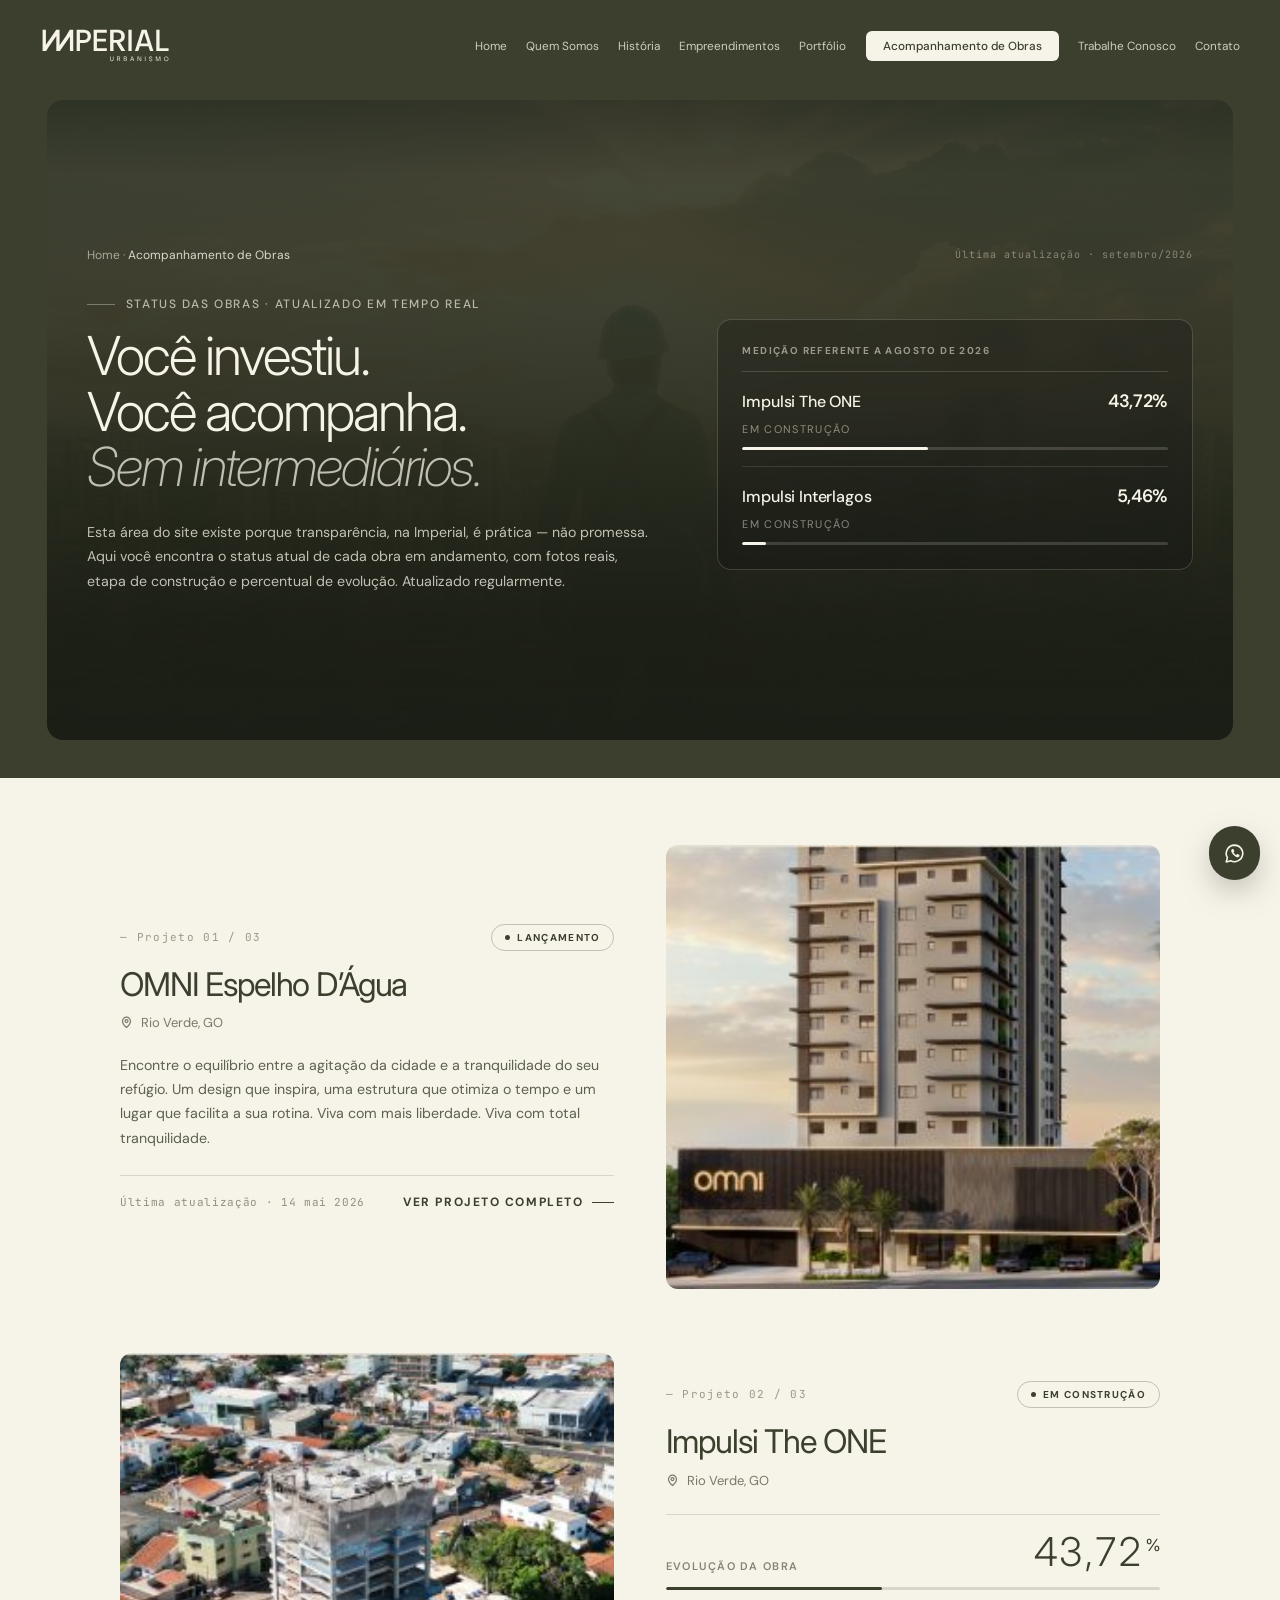
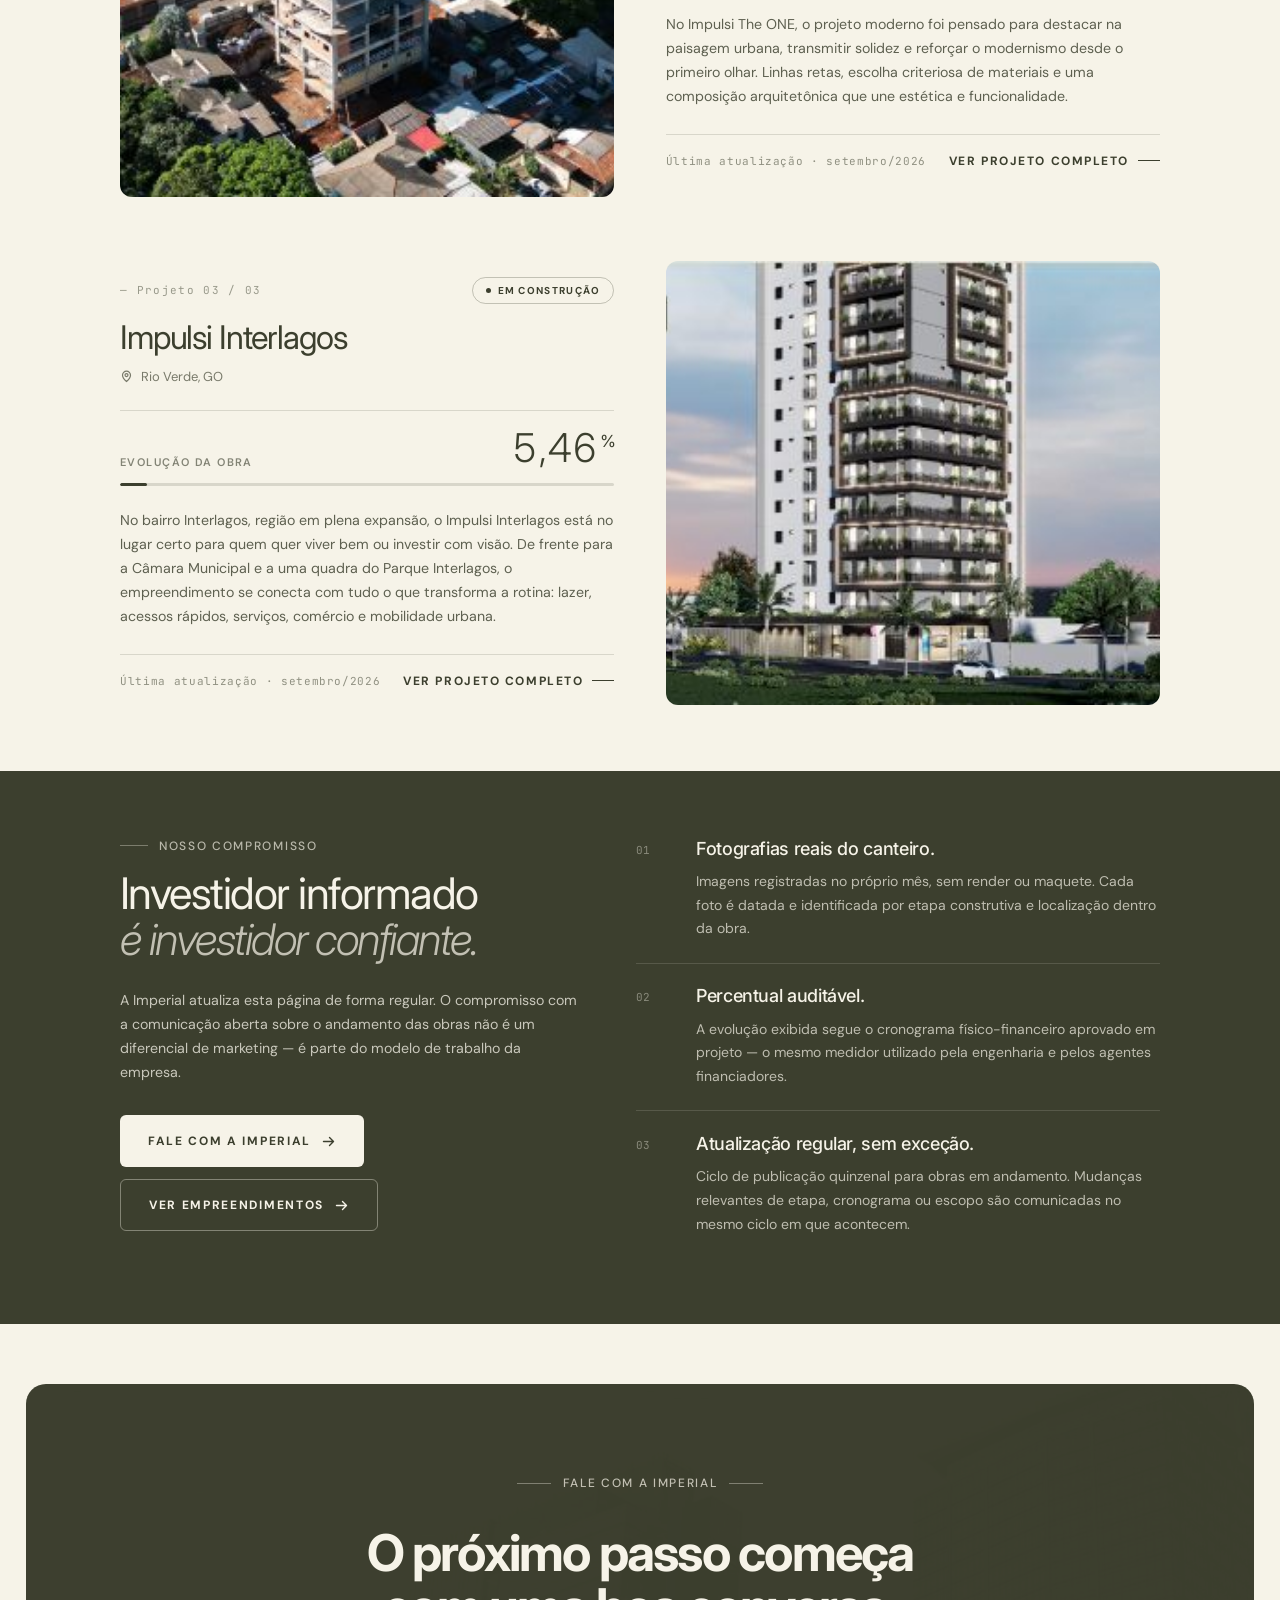
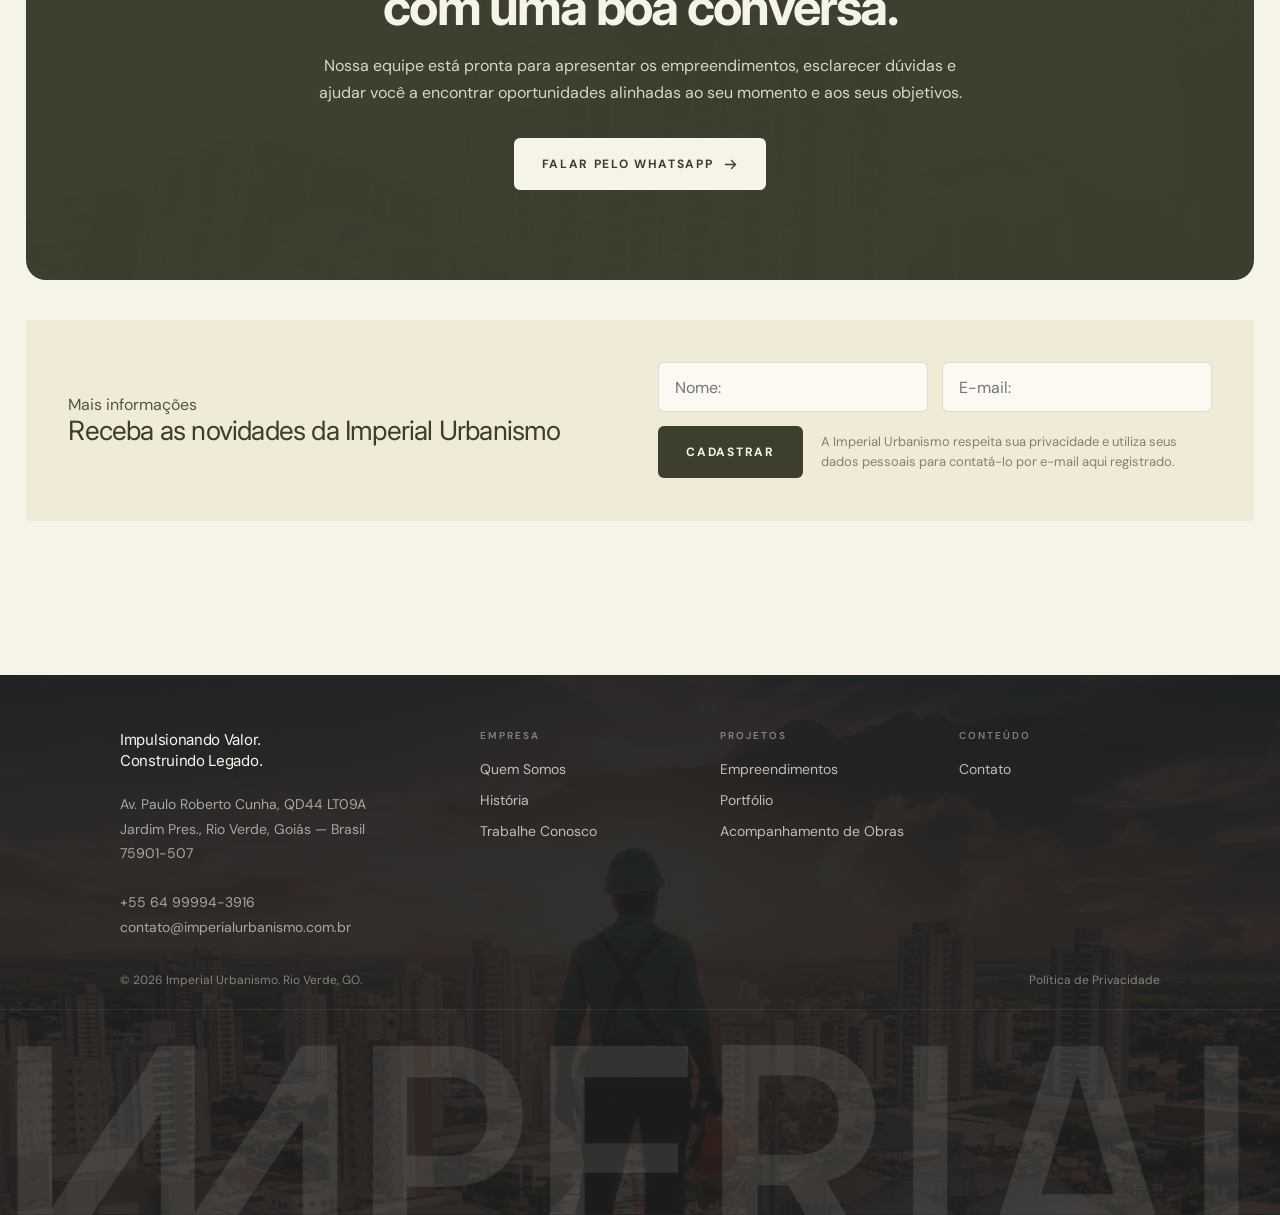
==== acompanhamento-de-obras.html @ 715b81b9 "Site Imperial Urbanismo — 11 páginas estáticas recriadas a partir do Figma Co-Authored-By: Claude Op" ====
<!DOCTYPE html>
<html lang="pt-BR">
<head>
<meta charset="utf-8">
<meta name="viewport" content="width=device-width, initial-scale=1, viewport-fit=cover">
<title>Acompanhamento de Obras — Imperial Urbanismo</title>
<meta name="description" content="Status atual de cada obra da Imperial Urbanismo em Rio Verde: fotos reais do canteiro, etapa de construção e percentual de evolução, atualizados regularmente.">
<meta name="theme-color" content="#3C3F2E">
<link rel="preconnect" href="https://fonts.googleapis.com">
<link rel="preconnect" href="https://fonts.gstatic.com" crossorigin>
<link href="https://fonts.googleapis.com/css2?family=Inter:ital,wght@0,200;0,300;0,400;0,500;0,600;0,700;1,200;1,300;1,400&family=DM+Sans:wght@300;400;500;600;700&family=JetBrains+Mono:wght@400;500&display=swap" rel="stylesheet">
<link rel="stylesheet" href="assets/css/site.css">
<link rel="stylesheet" href="assets/css/obras.css">
</head>
<body>

<!-- ===================== NAV ===================== -->
<header class="nav">
  <div class="wrap nav__in">
    <a class="nav__logo" href="home.html" aria-label="Imperial Urbanismo">
      <img src="assets/img/logo-imperial.svg" alt="Imperial Urbanismo">
    </a>
    <nav class="nav__links">
      <a href="home.html">Home</a>
      <a href="quem-somos.html">Quem Somos</a>
      <a href="historia.html">História</a>
      <a href="empreendimentos.html">Empreendimentos</a>
      <a href="portfolio.html">Portfólio</a>
      <a href="acompanhamento-de-obras.html" class="is-active">Acompanhamento de Obras</a>
      <a href="trabalhe-conosco.html">Trabalhe Conosco</a>
      <a href="contato.html">Contato</a>
    </nav>
    <button class="nav__burger" aria-label="Menu"><span></span></button>
  </div>
</header>

<!-- ===================== BLOCO 1 — HERO ===================== -->
<section class="hero ob-hero">
  <div class="hero__card">
    <div class="hero__bg"><img src="assets/img/home/footer-bg.jpg" alt="" aria-hidden="true"></div>
    <div class="hero__scrim"></div>

    <div class="wrap hero__in" data-stagger>
      <p class="crumb reveal">
        <span><a href="home.html">Home</a> · <b>Acompanhamento de Obras</b></span>
        <span class="crumb__meta">Última atualização · setembro/2026</span>
      </p>

      <div class="ob-hero__grid">
        <div>
          <p class="ob-hero__eyebrow reveal"><i></i><span>Status das Obras · Atualizado em tempo real</span></p>
          <h1 class="reveal">Você investiu.<br>Você acompanha.<br><em>Sem intermediários.</em></h1>
          <p class="ob-hero__lead reveal">Esta área do site existe porque transparência, na Imperial, é prática — não promessa. Aqui você encontra o status atual de cada obra em andamento, com fotos reais, etapa de construção e percentual de evolução. Atualizado regularmente.</p>
        </div>

        <div class="ob-panel reveal">
          <p class="ob-panel__head">Medição referente a agosto de 2026</p>
          <div class="ob-panel__row">
            <div class="ob-panel__top"><b>Impulsi The ONE</b><span>43,72%</span></div>
            <span class="ob-panel__st">Em construção</span>
            <span class="ob-panel__bar"><i data-fill="43.72"></i></span>
          </div>
          <div class="ob-panel__row">
            <div class="ob-panel__top"><b>Impulsi Interlagos</b><span>5,46%</span></div>
            <span class="ob-panel__st">Em construção</span>
            <span class="ob-panel__bar"><i data-fill="5.46"></i></span>
          </div>
        </div>
      </div>
    </div>
  </div>
</section>

<!-- ===================== BLOCO 2 — OBRAS ===================== -->
<section class="ob-lista" id="obras">
  <div class="wrap">

    <!-- 01 — OMNI -->
    <article class="ob-row ob-row--flip reveal">
      <div class="ob-row__media">
        <img src="assets/img/home/card-omni.jpg" alt="OMNI Espelho D'Água — Rio Verde, GO" loading="lazy">
      </div>
      <div>
        <div class="ob-row__tag">
          <span class="ob-row__n">— Projeto 01 / 03</span>
          <span class="ob-row__badge"><i></i>Lançamento</span>
        </div>
        <h2>OMNI Espelho D’Água</h2>
        <p class="ob-row__loc">
          <svg width="13" height="13" viewBox="0 0 13 13" fill="none" stroke="currentColor" stroke-width="1.2"><path d="M6.5 11.5S10.5 8 10.5 5.2a4 4 0 1 0-8 0C2.5 8 6.5 11.5 6.5 11.5Z"/><circle cx="6.5" cy="5.1" r="1.5"/></svg>
          Rio Verde, GO
        </p>
        <p class="ob-row__p">Encontre o equilíbrio entre a agitação da cidade e a tranquilidade do seu refúgio. Um design que inspira, uma estrutura que otimiza o tempo e um lugar que facilita a sua rotina. Viva com mais liberdade. Viva com total tranquilidade.</p>
        <div class="ob-row__foot">
          <span class="ob-row__upd">Última atualização · 14 mai 2026</span>
          <a class="ob-row__go" href="omni-espelho-dagua.html">Ver projeto completo <i></i></a>
        </div>
      </div>
    </article>

    <!-- 02 — The ONE -->
    <article class="ob-row reveal">
      <div class="ob-row__media">
        <img src="assets/img/home/card-the-one.jpg" alt="Impulsi The ONE — Rio Verde, GO" loading="lazy">
      </div>
      <div>
        <div class="ob-row__tag">
          <span class="ob-row__n">— Projeto 02 / 03</span>
          <span class="ob-row__badge"><i></i>Em construção</span>
        </div>
        <h2>Impulsi The ONE</h2>
        <p class="ob-row__loc">
          <svg width="13" height="13" viewBox="0 0 13 13" fill="none" stroke="currentColor" stroke-width="1.2"><path d="M6.5 11.5S10.5 8 10.5 5.2a4 4 0 1 0-8 0C2.5 8 6.5 11.5 6.5 11.5Z"/><circle cx="6.5" cy="5.1" r="1.5"/></svg>
          Rio Verde, GO
        </p>
        <div class="ob-evo">
          <div class="ob-evo__top">
            <span class="ob-evo__lab">Evolução da obra</span>
            <span class="ob-evo__n">43,72<sup>%</sup></span>
          </div>
          <span class="ob-evo__bar"><i data-fill="43.72"></i></span>
        </div>
        <p class="ob-row__p">No Impulsi The ONE, o projeto moderno foi pensado para destacar na paisagem urbana, transmitir solidez e reforçar o modernismo desde o primeiro olhar. Linhas retas, escolha criteriosa de materiais e uma composição arquitetônica que une estética e funcionalidade.</p>
        <div class="ob-row__foot">
          <span class="ob-row__upd">Última atualização · setembro/2026</span>
          <a class="ob-row__go" href="impulsi-the-one.html">Ver projeto completo <i></i></a>
        </div>
      </div>
    </article>

    <!-- 03 — Interlagos -->
    <article class="ob-row ob-row--flip reveal">
      <div class="ob-row__media">
        <img src="assets/img/home/card-interlagos.jpg" alt="Impulsi Interlagos — Rio Verde, GO" loading="lazy">
      </div>
      <div>
        <div class="ob-row__tag">
          <span class="ob-row__n">— Projeto 03 / 03</span>
          <span class="ob-row__badge"><i></i>Em construção</span>
        </div>
        <h2>Impulsi Interlagos</h2>
        <p class="ob-row__loc">
          <svg width="13" height="13" viewBox="0 0 13 13" fill="none" stroke="currentColor" stroke-width="1.2"><path d="M6.5 11.5S10.5 8 10.5 5.2a4 4 0 1 0-8 0C2.5 8 6.5 11.5 6.5 11.5Z"/><circle cx="6.5" cy="5.1" r="1.5"/></svg>
          Rio Verde, GO
        </p>
        <div class="ob-evo">
          <div class="ob-evo__top">
            <span class="ob-evo__lab">Evolução da obra</span>
            <span class="ob-evo__n">5,46<sup>%</sup></span>
          </div>
          <span class="ob-evo__bar"><i data-fill="5.46"></i></span>
        </div>
        <p class="ob-row__p">No bairro Interlagos, região em plena expansão, o Impulsi Interlagos está no lugar certo para quem quer viver bem ou investir com visão. De frente para a Câmara Municipal e a uma quadra do Parque Interlagos, o empreendimento se conecta com tudo o que transforma a rotina: lazer, acessos rápidos, serviços, comércio e mobilidade urbana.</p>
        <div class="ob-row__foot">
          <span class="ob-row__upd">Última atualização · setembro/2026</span>
          <a class="ob-row__go" href="impulsi-interlagos.html">Ver projeto completo <i></i></a>
        </div>
      </div>
    </article>

  </div>
</section>

<!-- ===================== BLOCO 3 — NOSSO COMPROMISSO ===================== -->
<section class="ob-comp">
  <div class="wrap">
    <div class="ob-comp__grid">

      <div class="reveal">
        <p class="ob-comp__eyebrow"><i></i><span>Nosso Compromisso</span></p>
        <h2>Investidor informado<br><em>é investidor confiante.</em></h2>
        <p class="ob-comp__p">A Imperial atualiza esta página de forma regular. O compromisso com a comunicação aberta sobre o andamento das obras não é um diferencial de marketing — é parte do modelo de trabalho da empresa.</p>
        <div class="ob-comp__btns">
          <a class="btn btn--cream" href="contato.html">Fale com a Imperial
            <svg width="15" height="15" viewBox="0 0 15 15" fill="none" stroke="currentColor" stroke-width="1.4" stroke-linecap="round" stroke-linejoin="round"><path d="M2.5 7.5h10M8.5 3.5l4 4-4 4"/></svg></a>
          <a class="btn btn--ghost-light" href="empreendimentos.html">Ver empreendimentos
            <svg width="15" height="15" viewBox="0 0 15 15" fill="none" stroke="currentColor" stroke-width="1.4" stroke-linecap="round" stroke-linejoin="round"><path d="M2.5 7.5h10M8.5 3.5l4 4-4 4"/></svg></a>
        </div>
      </div>

      <div data-stagger>
        <div class="ob-item reveal">
          <span class="ob-item__n">01</span>
          <div>
            <h3>Fotografias reais do canteiro.</h3>
            <p>Imagens registradas no próprio mês, sem render ou maquete. Cada foto é datada e identificada por etapa construtiva e localização dentro da obra.</p>
          </div>
        </div>
        <div class="ob-item reveal">
          <span class="ob-item__n">02</span>
          <div>
            <h3>Percentual auditável.</h3>
            <p>A evolução exibida segue o cronograma físico-financeiro aprovado em projeto — o mesmo medidor utilizado pela engenharia e pelos agentes financiadores.</p>
          </div>
        </div>
        <div class="ob-item reveal">
          <span class="ob-item__n">03</span>
          <div>
            <h3>Atualização regular, sem exceção.</h3>
            <p>Ciclo de publicação quinzenal para obras em andamento. Mudanças relevantes de etapa, cronograma ou escopo são comunicadas no mesmo ciclo em que acontecem.</p>
          </div>
        </div>
      </div>

    </div>
  </div>
</section>

<!-- ===================== CTA FINAL ===================== -->
<section class="hcta" id="contato">
  <div class="hcta__card">
    <div class="hcta__bg"><img src="assets/img/home/cta-bg.jpg" alt="" aria-hidden="true" loading="lazy"></div>
    <div class="hcta__in" data-stagger>
      <p class="hcta__eyebrow reveal"><i></i><span>Fale com a Imperial</span><i></i></p>
      <h2 class="reveal">O próximo passo começa com uma boa conversa.</h2>
      <p class="reveal">Nossa equipe está pronta para apresentar os empreendimentos, esclarecer dúvidas e ajudar você a encontrar oportunidades alinhadas ao seu momento e aos seus objetivos.</p>
      <div class="ctafinal__btns reveal">
        <a class="btn btn--cream" href="https://wa.me/5564999943916?text=Ol%C3%A1%21%20Vim%20pelo%20site%20da%20Imperial%20Urbanismo." target="_blank" rel="noopener">Falar pelo WhatsApp
          <svg width="15" height="15" viewBox="0 0 15 15" fill="none" stroke="currentColor" stroke-width="1.4" stroke-linecap="round" stroke-linejoin="round"><path d="M2.5 7.5h10M8.5 3.5l4 4-4 4"/></svg></a>
      </div>
    </div>
  </div>
</section>

<!-- ===================== NEWSLETTER ===================== -->
<section class="hnews" id="newsletter">
  <div class="hnews__card reveal">
    <div>
      <p class="shead__eyebrow" style="color:var(--olive)"><i></i><span>Mais informações</span></p>
      <h2>Receba as novidades da Imperial Urbanismo</h2>
    </div>
    <form class="hnews__form" novalidate>
      <div class="hnews__row">
        <input type="text" placeholder="Nome:" aria-label="Nome" required>
        <input type="email" placeholder="E-mail:" aria-label="E-mail" required>
      </div>
      <div class="hnews__bottom">
        <button class="btn btn--dark" type="submit">Cadastrar</button>
        <p>A Imperial Urbanismo respeita sua privacidade e utiliza seus dados pessoais para contatá-lo por e-mail aqui registrado.</p>
      </div>
    </form>
    <p class="hnews__ok">Cadastro recebido. Em breve você recebe as novidades da Imperial.</p>
  </div>
</section>

<!-- ===================== FOOTER ===================== -->
<footer class="hfoot">
  <div class="hfoot__photo"><img src="assets/img/home/footer-bg.jpg" alt="" aria-hidden="true" loading="lazy"></div>
  <div class="hfoot__word"><img src="assets/img/home/wordmark.png" alt="" aria-hidden="true" loading="lazy"></div>
  <div class="wrap hfoot__in">
    <div class="hfoot__grid">
      <div>
        <p class="hfoot__tag">Impulsionando Valor.<br>Construindo Legado.</p>
        <p class="hfoot__addr">
          Av. Paulo Roberto Cunha, QD44 LT09A<br>
          Jardim Pres., Rio Verde, Goiás — Brasil<br>
          75901-507<br><br>
          <a href="tel:+5564999943916">+55 64 99994-3916</a><br>
          <a href="mailto:contato@imperialurbanismo.com.br">contato@imperialurbanismo.com.br</a>
        </p>
      </div>
      <div>
        <h4>Empresa</h4>
        <ul><li><a href="quem-somos.html">Quem Somos</a></li><li><a href="historia.html">História</a></li><li><a href="trabalhe-conosco.html">Trabalhe Conosco</a></li></ul>
      </div>
      <div>
        <h4>Projetos</h4>
        <ul><li><a href="empreendimentos.html">Empreendimentos</a></li><li><a href="portfolio.html">Portfólio</a></li><li><a href="acompanhamento-de-obras.html">Acompanhamento de Obras</a></li></ul>
      </div>
      <div>
        <h4>Conteúdo</h4>
        <ul><li><a href="contato.html">Contato</a></li></ul>
      </div>
    </div>
    <div class="hfoot__bar">
      <span>© 2026 Imperial Urbanismo. Rio Verde, GO.</span>
      <a href="#">Política de Privacidade</a>
    </div>
  </div>
  <div class="hfoot__rule"></div>
  <div class="hfoot__space"></div>
</footer>

<a class="wa" href="https://wa.me/5564999943916?text=Ol%C3%A1%21%20Vim%20pelo%20site%20da%20Imperial%20Urbanismo." target="_blank" rel="noopener" aria-label="Falar pelo WhatsApp">
  <svg width="21" height="21" viewBox="0 0 16 16" fill="none"><path d="M8 1.6a6.3 6.3 0 0 0-5.4 9.5L1.7 14.4l3.4-.9A6.3 6.3 0 1 0 8 1.6Z" stroke="currentColor" stroke-width="1.2" stroke-linejoin="round"/><path d="M5.9 5c.2-.4.4-.4.6-.4h.4c.1 0 .3 0 .4.3l.5 1.2c.1.2 0 .4-.1.5l-.3.3c-.1.1-.2.2-.1.4.2.4.6.9 1 1.2.4.3.7.4.9.5.2 0 .3 0 .4-.1l.4-.4c.1-.2.3-.1.4-.1l1.1.6c.2.1.3.2.3.3 0 .2 0 .6-.2.9-.2.3-.8.6-1.1.6-.6 0-1.4-.2-2.6-1.1a7 7 0 0 1-2-2.5c-.3-.6-.4-1.1-.4-1.5 0-.4.2-.6.3-.7Z" fill="currentColor"/></svg>
  <span>Falar pelo WhatsApp</span>
</a>

<script src="assets/js/site.js" defer></script>
</body>
</html>
---- assets/css/site.css ----
/* =========================================================
   IMPERIAL URBANISMO — Páginas de Empreendimento
   Design System: Manual da Marca
   Regra do cliente: NUNCA usar branco puro em background
   ========================================================= */

:root{
  /* paleta oficial */
  --black:   #0F0F10;
  --dark:    #3C3F2E;
  --olive:   #525642;
  --cream:   #F6F3E8;

  /* tons derivados — nenhum é branco puro */
  --cream-2: #EFEAD9;   /* creme mais fundo, para alternar seções */
  --paper:   #FBF9F2;   /* off-white quente para cards */
  --dark-2:  #2A2D20;
  --cream-deep:#F0EBD6;  /* cards de projeto e newsletter */
  --line:    rgba(82,86,66,.18);
  --line-d:  rgba(246,243,232,.16);

  --font-head: 'Inter', system-ui, sans-serif;
  --font-body: 'DM Sans', system-ui, sans-serif;
  --font-mono: 'JetBrains Mono', ui-monospace, monospace;

  --max: 1120px;
  --pad: clamp(20px, 5vw, 40px);
  --nav-h: 92px;
  /* recuo para alinhar um elemento full-bleed à coluna central.
     Soma o padding do .wrap: sem isso o alinhamento cai na borda da
     caixa e não na do conteúdo, errando por --pad. */
  --bleed-pad: max(var(--pad), calc(50vw - var(--max) / 2 + var(--pad)));

  /* corpo de texto padrão: 18px a partir de 1440px de largura.
     Antes cada bloco tinha seu próprio clamp e o texto saía pequeno. */
  --fs-body:    clamp(15px, 1.25vw, 18px);
  --fs-body-sm: clamp(14.5px, 1.18vw, 17px);  /* apoio: legendas de card */
  --fs-body-xs: clamp(14px, 1.11vw, 16px);    /* listas densas */

  --ease: cubic-bezier(.16,1,.3,1);
  --dur: .5s;
}

*,*::before,*::after{ box-sizing:border-box; margin:0; padding:0; }
html{ scroll-behavior:smooth; -webkit-text-size-adjust:100%; }
body{
  font-family:var(--font-body);
  background:var(--cream);
  color:var(--black);
  -webkit-font-smoothing:antialiased;
  overflow-x:hidden;
}
img{ display:block; max-width:100%; }
a{ color:inherit; text-decoration:none; }
ul{ list-style:none; }
button,input,select,textarea{ font:inherit; color:inherit; }
button{ background:none; border:0; cursor:pointer; }
:focus-visible{ outline:2px solid var(--olive); outline-offset:3px; border-radius:4px; }

.wrap{ width:100%; max-width:var(--max); margin-inline:auto; padding-inline:var(--pad); }

/* ---------- tipografia ---------- */
.eyebrow{
  font-family:var(--font-mono); font-size:11px; letter-spacing:.04em;
  color:var(--olive); text-transform:none;
}
.eyebrow--light{ color:rgba(246,243,232,.62); }
.label{
  font-family:var(--font-body); font-weight:600; font-size:11px;
  letter-spacing:.18em; text-transform:uppercase; color:var(--olive);
}
.label--light{ color:rgba(246,243,232,.6); }
h1,h2,h3{ font-family:var(--font-head); font-weight:300; letter-spacing:-.03em; line-height:1.08; }
.h2{ font-size:clamp(30px,4.4vw,44px); font-weight:400; color:var(--dark); }
.h2--light{ color:var(--cream); }
.lead{ font-size:var(--fs-body); line-height:1.72; color:rgba(60,63,46,.86); }
.lead--light{ color:rgba(246,243,232,.82); }

/* ---------- botões ---------- */
.btn{
  display:inline-flex; align-items:center; justify-content:center; gap:10px;
  height:52px; padding-inline:28px; border-radius:6px;
  font-weight:700; font-size:12px; letter-spacing:.14em; text-transform:uppercase;
  transition:transform var(--dur) var(--ease), background .3s, color .3s, border-color .3s;
  white-space:nowrap;
}
.btn:hover{ transform:translateY(-2px); }
.btn--dark{ background:var(--dark); color:var(--cream); }
.btn--dark:hover{ background:var(--black); }
.btn--cream{ background:var(--cream); color:var(--dark); }
.btn--cream:hover{ background:var(--paper); }
.btn--ghost{ border:1px solid var(--line); color:var(--dark); }
.btn--ghost:hover{ border-color:var(--olive); background:rgba(82,86,66,.06); }
.btn--ghost-light{ border:1px solid rgba(246,243,232,.38); color:var(--cream); }
.btn--ghost-light:hover{ background:rgba(246,243,232,.1); }
.btn--wide{ width:100%; }
.btn svg{ transition:transform var(--dur) var(--ease); }
.btn:hover svg{ transform:translateX(4px); }

/* ---------- chips ---------- */
.chip{
  display:inline-flex; align-items:center; height:32px; padding-inline:14px;
  border-radius:4px; font-weight:700; font-size:11px; letter-spacing:.14em;
  text-transform:uppercase;
}
.chip--solid{ background:var(--cream); color:var(--dark); }
.chip--outline{ border:1px solid rgba(246,243,232,.34); color:rgba(246,243,232,.9); }

/* =========================================================
   NAV
   ========================================================= */
.nav{
  position:fixed; inset:0 0 auto 0; z-index:60; height:var(--nav-h);
  display:flex; align-items:center;
  transition:background .4s var(--ease), box-shadow .4s var(--ease), backdrop-filter .4s;
}
.nav.is-stuck{
  background:rgba(42,45,32,.92);
  backdrop-filter:blur(14px);
  box-shadow:0 1px 0 rgba(246,243,232,.1);
}
.nav__in{ display:flex; align-items:center; justify-content:space-between; gap:24px; max-width:1542px; }
.nav__logo img{ width:132px; height:auto; display:block; }
.nav__links{ display:flex; gap:clamp(12px,1.5vw,24px); align-items:center; }
/* item ativo vira pílula creme, como no Figma */
.nav__links a.is-active{
  background:var(--cream); color:var(--dark);
  padding:7px 17px; border-radius:6px; font-weight:500;
}
.nav__links a.is-active::after{ display:none; }
.nav__links a{
  font-size:clamp(11.5px,.92vw,13px); white-space:nowrap; color:rgba(246,243,232,.78);
  position:relative; padding-block:6px; transition:color .3s;
}
.nav__links a::after{
  content:''; position:absolute; left:0; bottom:0; height:1px; width:0;
  background:var(--cream); transition:width var(--dur) var(--ease);
}
/* o item ativo não reage ao hover: ele já é a pílula creme, e pintar o
   texto de creme aqui faria o rótulo sumir no próprio fundo */
.nav__links a:hover:not(.is-active){ color:var(--cream); }
.nav__links a:hover:not(.is-active)::after{ width:100%; }
.nav__links a.is-active{ cursor:default; }
/* o item ativo é a pílula creme com texto escuro — definida acima.
   Não repetir `color` aqui: cream sobre cream some o rótulo. */
.nav__burger{ display:none; width:40px; height:40px; align-items:center; justify-content:center; }
.nav__burger span{ display:block; width:20px; height:1.5px; background:var(--cream); position:relative; transition:.3s; }
.nav__burger span::before,.nav__burger span::after{
  content:''; position:absolute; left:0; width:20px; height:1.5px; background:var(--cream); transition:.3s;
}
.nav__burger span::before{ top:-6px; } .nav__burger span::after{ top:6px; }
.nav.is-open .nav__burger span{ background:transparent; }
.nav.is-open .nav__burger span::before{ top:0; transform:rotate(45deg); }
.nav.is-open .nav__burger span::after{ top:0; transform:rotate(-45deg); }

/* =========================================================
   HERO
   ========================================================= */
/* faixa escura + card arredondado — mesmo padrão da Home (Figma 285:611).
   O nav é fixo e sobrepõe a faixa, nunca o card. */
.hero{
  background:var(--dark);
  /* O nav mede 92px, mas seu conteúdo fica centrado e termina por volta
     dos 65px. Somar 35px à altura da caixa gerava um vão visível de 62px;
     100px deixa os 35px do Figma entre o menu e o topo do card. */
  padding:calc(var(--nav-h) + 8px) clamp(14px,3.646%,70px) clamp(24px,3vw,42px);
}
.hero__card{
  position:relative; overflow:hidden; border-radius:16px;
  /* width explicito: com aspect-ratio + min-height o bloco infla a largura */
  width:100%; aspect-ratio:1780/838; min-height:600px;
  display:flex; flex-direction:column; justify-content:flex-end;
  /* sem recuo lateral aqui: quem alinha o conteúdo à coluna de 1120px
     é o .wrap dentro do card, igual às seções de baixo */
  padding-block:clamp(28px,3.4vw,64px); padding-inline:0;
  background:var(--dark-2);
}
.hero__bg{ position:absolute; inset:0; z-index:0; }
.hero__bg img{
  width:100%; height:100%; object-fit:cover;
  animation:kenburns 22s ease-out forwards;
}
@keyframes kenburns{ from{ transform:scale(1.1); } to{ transform:scale(1); } }
/* véu em verde escuro (derivado de #3C3F2E), bem mais denso na faixa
   de baixo, que é onde ficam chips, título, subtítulo e mini tópicos.
   O leve escurecimento no topo é só para o menu não brigar com a foto. */
.hero__scrim{
  position:absolute; inset:0; z-index:1;
  background:
    linear-gradient(to top,
      rgba(26,29,20,.97)  0%,
      rgba(26,29,20,.92) 18%,
      rgba(29,32,22,.78) 34%,
      rgba(33,36,25,.50) 52%,
      rgba(36,39,28,.24) 72%,
      rgba(36,39,28,.10) 88%,
      rgba(28,31,22,.42) 100%);
}
.hero__in{ position:relative; z-index:2; width:100%; }
.hero__chips{ display:flex; gap:10px; flex-wrap:wrap; margin-bottom:22px; }
.hero h1{
  font-size:clamp(40px,7vw,78px); color:var(--cream); margin-bottom:18px; max-width:14ch;
}
.hero__lead{ max-width:60ch; margin-bottom:34px; }
.hero__specs{
  display:flex; flex-wrap:wrap; gap:0 48px;
  border-top:1px solid var(--line-d); padding-top:24px;
}
.hero__spec{ padding-block:8px; min-width:120px; }
.hero__spec dt{ font-family:var(--font-mono); font-size:10px; letter-spacing:.1em; color:rgba(246,243,232,.5); margin-bottom:6px; }
.hero__spec dd{ font-family:var(--font-head); font-size:19px; font-weight:400; letter-spacing:-.02em; color:var(--cream); }
.hero__cue{ display:none; }

/* =========================================================
   SEÇÕES
   ========================================================= */
.sec{ padding-block:clamp(64px,9vw,112px); }
.sec--cream{ background:var(--cream); }
.sec--cream2{ background:var(--cream-2); }
.sec--dark{ background:var(--dark); color:var(--cream); }
.sec--black{ background:var(--black); color:var(--cream); }
.sec__head{ display:flex; align-items:flex-end; justify-content:space-between; gap:40px; flex-wrap:wrap; margin-bottom:44px; }
.sec__head .h2{ margin-top:14px; }
.sec__meta{ font-size:13px; letter-spacing:.12em; color:var(--olive); text-transform:uppercase; }
.sec__meta--light{ color:rgba(246,243,232,.6); }

/* =========================================================
   INTRO (referência: texto à esquerda, form à direita)
   ========================================================= */
.intro__grid{ display:grid; grid-template-columns:1fr 392px; gap:72px; align-items:start; }
.intro__poem{ margin:26px 0 34px; }
.intro__poem li{
  font-family:var(--font-head); font-weight:300; letter-spacing:-.02em;
  font-size:clamp(18px,2.2vw,23px); line-height:1.55; color:var(--dark);
}
.intro__poem li + li{ margin-top:2px; }
.intro__feats{ border-top:1px solid var(--line); padding-top:30px; }
.intro__feats h3{
  font-family:var(--font-body); font-weight:600; font-size:11px; letter-spacing:.18em;
  text-transform:uppercase; color:var(--olive); margin-bottom:20px;
}
.intro__feats ul{ display:grid; grid-template-columns:repeat(2,1fr); gap:12px 28px; }
.intro__feats li{
  display:flex; gap:11px; align-items:flex-start;
  font-size:15px; line-height:1.55; color:rgba(60,63,46,.9);
}
.intro__feats li::before{
  content:''; flex:0 0 auto; width:5px; height:5px; margin-top:8px;
  border-radius:50%; background:var(--olive); opacity:.55;
}

/* form card */
.formcard{
  position:sticky; top:calc(var(--nav-h) + 20px);
  background:var(--paper); border-radius:12px; overflow:hidden;
  box-shadow:0 18px 50px -24px rgba(15,15,16,.32), 0 0 0 1px var(--line);
}
.formcard__head{ background:var(--dark); padding:24px 30px; text-align:center; }
.formcard__head h3{
  font-family:var(--font-body); font-weight:700; font-size:13px;
  letter-spacing:.16em; text-transform:uppercase; color:var(--cream);
}
.formcard__body{ padding:30px; }
.formcard form{ display:grid; gap:16px; }
/* respiro maior antes do aceite e antes do botão */
.formcard .check{ margin-top:6px; }
.formcard .btn{ margin-top:6px; }
.formcard__note{ margin-top:2px; }
.field{ position:relative; }
.field input,.field select{
  width:100%; height:50px; padding:18px 16px 6px; border-radius:6px;
  background:rgba(82,86,66,.05); border:1px solid var(--line);
  transition:border-color .25s, background .25s;
}
.field textarea{
  width:100%; min-height:96px; padding:22px 16px 12px; border-radius:6px;
  background:rgba(82,86,66,.05); border:1px solid var(--line); resize:vertical;
  transition:border-color .25s, background .25s;
}
.field label{
  position:absolute; left:17px; top:15px; font-size:14px; color:rgba(82,86,66,.7);
  pointer-events:none; transition:all .22s var(--ease);
}
.field input:focus,.field select:focus,.field textarea:focus{
  outline:none; border-color:var(--olive); background:rgba(82,86,66,.03);
}
.field input:focus + label,
.field input:not(:placeholder-shown) + label,
.field textarea:focus + label,
.field textarea:not(:placeholder-shown) + label,
.field select:focus + label,
.field select.has-value + label{
  top:7px; font-size:9.5px; letter-spacing:.14em; text-transform:uppercase; color:var(--olive);
}
.check{ display:flex; gap:11px; align-items:flex-start; font-size:12px; line-height:1.5; color:rgba(82,86,66,.85); }
.check input{ flex:0 0 auto; width:16px; height:16px; margin-top:1px; accent-color:var(--dark); }
.formcard__note{ font-size:11px; color:rgba(82,86,66,.62); text-align:center; }
.formcard__ok{
  display:none; padding:14px; border-radius:6px; text-align:center;
  background:rgba(82,86,66,.1); font-size:13px; color:var(--dark);
}
.formcard.is-sent .formcard__ok{ display:block; }

/* =========================================================
   CARROSSEL (galeria + plantas)
   ========================================================= */
.tabs{ display:flex; gap:9px; flex-wrap:wrap; margin-bottom:26px; }
.tab{
  height:38px; padding-inline:20px; border-radius:100px;
  border:1px solid var(--line); color:var(--dark);
  font-weight:600; font-size:11px; letter-spacing:.12em; text-transform:uppercase;
  transition:all .3s var(--ease);
}
.tab:hover{ border-color:var(--olive); }
.tab.is-active{ background:var(--dark); border-color:var(--dark); color:var(--cream); }
.sec--dark .tab{ border-color:var(--line-d); color:rgba(246,243,232,.82); }
.sec--dark .tab.is-active{ background:var(--cream); border-color:var(--cream); color:var(--dark); }

/* o carrossel sangra para a largura total da página, mas o primeiro
   slide e as setas continuam alinhados à coluna central de 1120px */
.carousel{ position:relative; width:100vw; margin-left:calc(50% - 50vw); }
.carousel__viewport{
  display:flex; gap:18px; overflow-x:auto; scroll-snap-type:x mandatory;
  scroll-behavior:smooth; padding-bottom:4px;
  padding-inline:var(--bleed-pad);
  /* sem isto o snap ignora o padding e o carrossel nasce com
     scrollLeft = padding (primeiro slide colado na borda, seta
     "anterior" já ativa e contador em 02) */
  scroll-padding-inline:var(--bleed-pad);
  scrollbar-width:none; -ms-overflow-style:none; cursor:grab;
}
.carousel__viewport::-webkit-scrollbar{ display:none; }
.carousel__viewport.is-dragging{ cursor:grabbing; scroll-behavior:auto; scroll-snap-type:none; }
.slide{
  flex:0 0 auto; width:min(760px,86vw); scroll-snap-align:start;
  border-radius:10px; overflow:hidden; position:relative;
  background:var(--cream-2); aspect-ratio:16/10;
  opacity:0; transform:translateY(20px);
  animation:slideIn .6s var(--ease) forwards;
}
@keyframes slideIn{ to{ opacity:1; transform:none; } }
.slide--tall{ aspect-ratio:3/4; width:min(540px,78vw); }
.slide img{
  width:100%; height:100%; object-fit:cover;
  transition:transform .7s var(--ease), filter .5s;
}
.slide:hover img{ transform:scale(1.045); }
.slide__cap{
  position:absolute; inset:auto 0 0 0; padding:34px 18px 14px;
  background:linear-gradient(to top, rgba(15,15,16,.82), transparent);
  font-family:var(--font-mono); font-size:10px; letter-spacing:.1em;
  text-transform:uppercase; color:rgba(246,243,232,.95);
  opacity:0; transform:translateY(6px); transition:all .4s var(--ease);
}
.slide:hover .slide__cap{ opacity:1; transform:none; }
.slide__zoom{
  position:absolute; top:12px; right:12px; width:34px; height:34px;
  display:grid; place-items:center; border-radius:50%;
  background:rgba(15,15,16,.55); backdrop-filter:blur(6px);
  opacity:0; transform:scale(.85); transition:all .35s var(--ease);
}
.slide:hover .slide__zoom{ opacity:1; transform:none; }
.slide__zoom svg{ stroke:var(--cream); }

.carousel__nav{
  display:flex; align-items:center; justify-content:space-between; gap:20px;
  margin-top:26px; padding-inline:var(--bleed-pad);
}
.carousel__arrows{ display:flex; gap:9px; }
/* setas verdes no repouso, verde mais claro no hover */
.arrow{
  width:48px; height:48px; border-radius:50%;
  background:var(--dark); border:0;
  display:grid; place-items:center;
  transition:background .3s var(--ease), transform .3s var(--ease), opacity .3s;
}
.arrow svg{ stroke:var(--cream); }
.arrow:hover:not(:disabled){ background:var(--olive); transform:translateY(-2px); }
.arrow:disabled{ opacity:.28; cursor:not-allowed; }
.sec--dark .arrow{ background:var(--olive); }
.sec--dark .arrow:hover:not(:disabled){ background:#646950; }
.progressbar{ flex:1; height:2px; background:var(--line); border-radius:2px; overflow:hidden; max-width:260px; }
.progressbar i{ display:block; height:100%; background:var(--olive); border-radius:2px; transition:all .3s var(--ease); }
.sec--dark .progressbar{ background:var(--line-d); }
.sec--dark .progressbar i{ background:var(--cream); }
.carousel__count{ font-family:var(--font-mono); font-size:11px; letter-spacing:.08em; color:var(--olive); }
.sec--dark .carousel__count{ color:rgba(246,243,232,.7); }

/* =========================================================
   LIGHTBOX
   ========================================================= */
.lightbox{
  position:fixed; inset:0; z-index:100; display:none;
  background:rgba(10,10,11,.95); backdrop-filter:blur(8px);
  place-items:center; padding:clamp(16px,5vw,64px);
}
.lightbox.is-open{ display:grid; animation:lbIn .35s var(--ease); }
@keyframes lbIn{ from{ opacity:0; } to{ opacity:1; } }
.lightbox__img{
  max-width:100%; max-height:82vh; border-radius:8px; object-fit:contain;
  animation:lbImg .45s var(--ease);
}
@keyframes lbImg{ from{ opacity:0; transform:scale(.94); } to{ opacity:1; transform:none; } }
.lightbox__cap{
  position:absolute; left:0; right:0; bottom:26px; text-align:center;
  font-family:var(--font-mono); font-size:11px; letter-spacing:.1em;
  text-transform:uppercase; color:rgba(246,243,232,.7);
}
.lightbox__close{ position:absolute; top:22px; right:24px; width:44px; height:44px; display:grid; place-items:center; border-radius:50%; background:rgba(246,243,232,.1); transition:background .3s; }
.lightbox__close:hover{ background:rgba(246,243,232,.2); }
.lightbox__prev,.lightbox__next{
  position:absolute; top:50%; transform:translateY(-50%);
  width:50px; height:50px; display:grid; place-items:center; border-radius:50%;
  background:rgba(246,243,232,.1); transition:background .3s;
}
.lightbox__prev{ left:20px; } .lightbox__next{ right:20px; }
.lightbox__prev:hover,.lightbox__next:hover{ background:rgba(246,243,232,.22); }
.lightbox svg{ stroke:var(--cream); }

/* =========================================================
   ANDAMENTO DA OBRA
   ========================================================= */
.andamento__top{ display:flex; align-items:flex-end; justify-content:space-between; gap:36px; flex-wrap:wrap; margin-bottom:52px; }
.select{ position:relative; min-width:230px; }
.select select{
  width:100%; height:48px; padding:0 44px 0 20px; border-radius:6px;
  background:var(--paper); border:1px solid var(--line);
  font-weight:500; font-size:15px; color:var(--dark);
  appearance:none; cursor:pointer; transition:border-color .3s;
}
.select select:hover{ border-color:var(--olive); }
.select::after{
  content:''; position:absolute; right:18px; top:50%; width:8px; height:8px;
  border-right:1.5px solid var(--dark); border-bottom:1.5px solid var(--dark);
  transform:translateY(-70%) rotate(45deg); pointer-events:none;
}
.rings{
  display:grid; grid-template-columns:repeat(auto-fit,minmax(190px,1fr));
  gap:44px 20px; margin-bottom:52px;
}
.ring{ text-align:center; }
.ring__vis{ position:relative; width:124px; height:124px; margin:0 auto 16px; }
.ring__vis svg{ width:100%; height:100%; transform:rotate(-90deg); }
.ring__track{ fill:none; stroke:rgba(82,86,66,.14); stroke-width:7; }
.ring__bar{
  fill:none; stroke:var(--dark); stroke-width:7; stroke-linecap:round;
  stroke-dasharray:339.292; stroke-dashoffset:339.292;
  transition:stroke-dashoffset 1.4s var(--ease);
}
/* flex, não grid: com um <sup> dentro, o item anônimo do grid herda a
   altura deslocada e o número sobe ~29px. Em flex fica centrado. */
.ring__num{
  position:absolute; inset:0;
  display:flex; align-items:center; justify-content:center;
  font-family:var(--font-head); font-weight:300; font-size:21px;
  letter-spacing:-.03em; color:var(--dark); line-height:1;
  font-variant-numeric:tabular-nums;
}
/* o <sup> padrão usa vertical-align:super, que estica a linha e empurra
   o número para baixo do centro. Posicionado relativo, ele sobe sem
   afetar a caixa — o número fica centrado de verdade no anel. */
.ring__num sup{
  font-size:11px; color:var(--olive); margin-left:1px;
  vertical-align:baseline; position:relative; top:-.42em;
}
.ring__label{
  font-weight:600; font-size:9.5px; letter-spacing:.16em; text-transform:uppercase;
  line-height:1.5; color:var(--dark); padding-inline:6px;
}
.total{
  background:var(--dark); border-radius:12px; padding:clamp(28px,4vw,42px);
  color:var(--cream);
}
.total__row{ display:flex; align-items:center; justify-content:space-between; gap:32px; flex-wrap:wrap; margin-bottom:24px; }
.total__num{ font-family:var(--font-head); font-weight:300; font-size:clamp(38px,6vw,54px); letter-spacing:-.03em; line-height:1; }
.total__num sup{ font-size:.42em; top:-1.1em; opacity:.7; }
.total__track{ height:6px; background:rgba(246,243,232,.16); border-radius:3px; overflow:hidden; }
.total__track i{ display:block; height:100%; background:var(--cream); border-radius:3px; width:0; transition:width 1.6s var(--ease); }
.total__cap{ margin-top:14px; font-size:13px; color:rgba(246,243,232,.62); }

/* =========================================================
   LOCALIZAÇÃO
   ========================================================= */
.local__grid{ display:grid; grid-template-columns:1fr 1fr; gap:56px; align-items:center; }
.local__addr{
  display:inline-flex; gap:12px; align-items:flex-start; margin-block:22px 28px;
  padding:15px 18px; border-radius:8px;
  background:rgba(246,243,232,.07); border:1px solid var(--line-d);
  font-size:14px; line-height:1.6; color:rgba(246,243,232,.88);
}
.local__map{
  border-radius:12px; overflow:hidden; min-height:400px;
  border:1px solid var(--line-d); background:rgba(15,15,16,.35);
}
.local__map iframe{ width:100%; height:100%; min-height:400px; border:0; filter:grayscale(1) contrast(1.05) brightness(.85); }

/* =========================================================
   CTA FINAL
   ========================================================= */
.ctafinal__btns{ display:flex; gap:14px; justify-content:center; flex-wrap:wrap; }

/* =========================================================
   CTA FINAL — box de 1446px, raio 20 (Figma 285:830)
   compartilhado pela Home e pelas páginas de empreendimento
   ========================================================= */
.hcta{ background:var(--cream); padding:clamp(40px,4.7vw,90px) clamp(16px,2vw,40px) 0; }
.hcta__card{
  position:relative; overflow:hidden;
  max-width:1446px; margin-inline:auto;
  border-radius:20px; background:var(--dark);
  padding:clamp(48px,7vw,104px) clamp(24px,4vw,60px);
  text-align:center;
}
.hcta__bg{ position:absolute; inset:0; z-index:0; opacity:.15; }
.hcta__bg img{ width:100%; height:100%; object-fit:cover; }
.hcta__in{ position:relative; z-index:2; max-width:646px; margin-inline:auto; }
/* escopado no pai: a regra descendente ".pai p" tem especificidade
   maior que a classe sozinha e sobrescrevia o font-size */
.hcta__in .hcta__eyebrow{
  display:flex; align-items:center; justify-content:center; gap:12px;
  font-size:12px; letter-spacing:.14em; text-transform:uppercase; font-weight:500;
  color:rgba(246,243,232,.72);
}
.hcta__eyebrow i{ display:block; width:34px; height:1px; background:currentColor; opacity:.5; }
.hcta__in h2{
  font-family:var(--font-head); font-weight:700; font-size:clamp(30px,3.96vw,76px);
  letter-spacing:-.035em; line-height:1.06; color:var(--cream); margin:20px 0;
}
.hcta__in p{ font-size:var(--fs-body); line-height:1.65; color:rgba(246,243,232,.84); margin-bottom:32px; }

/* =========================================================
   NEWSLETTER — box de 1290px (Figma 285:848)
   ========================================================= */
.hnews{ background:var(--cream); padding:clamp(40px,3.1vw,60px) clamp(16px,2vw,40px) clamp(48px,6vw,80px); }
.hnews__card{
  max-width:1290px; margin-inline:auto;
  background:var(--cream-deep); border-radius:0;
  padding:clamp(26px,3.34vw,64px);
  display:grid; grid-template-columns:544px 1fr; gap:clamp(24px,3.6vw,74px); align-items:center;
}
.hnews__card h2{ font-family:var(--font-head); font-weight:400; font-size:clamp(22px,2.08vw,40px); letter-spacing:-.03em; line-height:1.18; color:var(--dark); }
.hnews__form{ display:grid; gap:14px; }
.hnews__row{ display:grid; grid-template-columns:1fr 1fr; gap:14px; }
.hnews__row input{
  height:50px; padding:0 16px; border-radius:6px;
  background:var(--paper); border:1px solid var(--line); width:100%;
}
.hnews__row input:focus{ outline:none; border-color:var(--olive); }
.hnews__bottom{ display:flex; gap:18px; align-items:center; flex-wrap:wrap; }
.hnews__bottom p{ font-size:13px; line-height:1.55; color:rgba(82,86,66,.7); flex:1; min-width:220px; }
.hnews__ok{ display:none; font-size:14px; color:var(--dark); }
.hnews.is-sent .hnews__form{ display:none; }
.hnews.is-sent .hnews__ok{ display:block; }


/* =========================================================
   FOOTER — igual ao da Home (Figma 285:866)
   ========================================================= */
.hfoot{ position:relative; background:#1F1F1F; color:var(--cream); overflow:hidden; margin-top:clamp(48px,6vw,80px); }
.hfoot__photo{ position:absolute; inset:0; z-index:0; }
.hfoot__photo img{ width:100%; height:100%; object-fit:cover; opacity:.116; }
.hfoot__photo::after{
  content:''; position:absolute; inset:0;
  background:linear-gradient(to bottom, rgba(31,31,31,.5), rgba(31,31,31,.1));
}
.hfoot__word{ position:absolute; left:0; right:0; bottom:0; z-index:1; opacity:.10; pointer-events:none; }
.hfoot__word img{ width:100%; height:auto; display:block; }
.hfoot__in{ position:relative; z-index:2; padding-block:clamp(48px,4.2vw,80px) 0; }
.hfoot__grid{ display:grid; grid-template-columns:1.6fr 1fr 1fr 1fr; gap:clamp(24px,3vw,44px); }
.hfoot__tag{ font-family:var(--font-head); font-weight:400; font-size:clamp(15px,.84vw,16px); letter-spacing:-.02em; line-height:1.45; margin-bottom:20px; }
.hfoot__addr{ font-size:14px; line-height:1.75; color:rgba(246,243,232,.62); }
.hfoot__addr a{ transition:color .3s; }
.hfoot__addr a:hover{ color:var(--cream); }
.hfoot h4{ font-size:10px; font-weight:600; letter-spacing:.2em; text-transform:uppercase; color:rgba(246,243,232,.45); margin-bottom:16px; }
.hfoot ul li + li{ margin-top:10px; }
.hfoot ul a{ font-size:14px; color:rgba(246,243,232,.74); transition:color .3s; }
.hfoot ul a:hover{ color:var(--cream); }
.hfoot__bar{
  margin-top:clamp(28px,2.6vw,50px); padding-bottom:clamp(20px,1.6vw,30px);
  display:flex; justify-content:space-between; gap:16px; flex-wrap:wrap;
  font-size:12px; color:rgba(246,243,232,.45);
}
.hfoot__rule{ position:relative; z-index:2; height:1px; background:rgba(246,243,232,.07); }
.hfoot__space{ position:relative; z-index:2; height:clamp(110px,16vw,307px); }

/* =========================================================
   MIGALHA DE PÃO (Acompanhamento de Obras, Contato)
   Vive aqui, e não no CSS de uma página só: é usada por mais de
   uma e a cor do texto tem que acompanhar a faixa escura do hero.
   ========================================================= */
.crumb{
  display:flex; justify-content:space-between; align-items:center;
  gap:20px; flex-wrap:wrap; margin-bottom:clamp(22px,2.6vw,44px);
  font-size:12px; color:rgba(246,243,232,.58);
}
.crumb a{ transition:color .3s; }
.crumb a:hover{ color:var(--cream); }
.crumb b{ font-weight:400; color:rgba(246,243,232,.85); }
.crumb__meta{
  font-family:var(--font-mono); font-size:10px; letter-spacing:.1em;
  color:rgba(246,243,232,.42);
}

/* =========================================================
   WHATSAPP FLUTUANTE
   ========================================================= */
.wa{
  position:fixed; right:20px; bottom:20px; z-index:70;
  display:flex; align-items:center; gap:0; height:54px; padding:0 15px;
  border-radius:100px; background:var(--dark); color:var(--cream);
  box-shadow:0 12px 34px -10px rgba(15,15,16,.5);
  transition:gap .4s var(--ease), padding .4s var(--ease), background .3s;
  overflow:hidden;
}
.wa:hover{ gap:10px; padding-inline:20px; background:var(--black); }
.wa span{
  max-width:0; opacity:0; white-space:nowrap;
  font-weight:600; font-size:12px; letter-spacing:.1em; text-transform:uppercase;
  transition:max-width .45s var(--ease), opacity .3s;
}
.wa:hover span{ max-width:190px; opacity:1; }

/* =========================================================
   REVEAL
   ========================================================= */
.reveal{ opacity:0; transform:translateY(26px); }
.reveal.is-in{
  opacity:1; transform:none;
  transition:opacity .75s var(--ease) var(--d,0s), transform .75s var(--ease) var(--d,0s);
}

/* ---------------------------------------------------------
   HERO — entra no carregamento, não na rolagem.
   O conteúdo do hero está acima da dobra por definição; esperar
   o IntersectionObserver deixava o tag, os botões e os mini
   tópicos invisíveis até o usuário rolar, abrindo um vão.
   Animação em CSS: dispensa JS e roda no primeiro paint.
   --------------------------------------------------------- */
@keyframes heroIn{ to{ opacity:1; transform:none; } }
/* Pega QUALQUER .reveal dentro do hero, em qualquer profundidade.
   Antes a regra exigia ser filho direto de [data-stagger]; quando o
   hero ganhou uma grade intermediária (História), os elementos ficaram
   sem animação E sem observer — ou seja, invisíveis para sempre. */
.hero .reveal,
.hhero .reveal{
  animation:heroIn .8s var(--ease) both;
  animation-delay:calc(.10s + var(--i, 0) * .10s);
}
.hero .reveal:nth-child(1),  .hhero .reveal:nth-child(1){ --i:0; }
.hero .reveal:nth-child(2),  .hhero .reveal:nth-child(2){ --i:1; }
.hero .reveal:nth-child(3),  .hhero .reveal:nth-child(3){ --i:2; }
.hero .reveal:nth-child(4),  .hhero .reveal:nth-child(4){ --i:3; }
.hero .reveal:nth-child(5),  .hhero .reveal:nth-child(5){ --i:4; }
.hhero__foot.reveal{ --i:5; }

/* =========================================================
   RESPONSIVO
   ========================================================= */
/* menu com 8 itens (a Revista saiu): medido, cabe em uma linha até
   ~1030px com folga de 84px entre a logo e os links. Abaixo disso os
   rótulos longos ("Acompanhamento de Obras") se espremem — vira hambúrguer. */
@media (max-width:1024px){
  .nav__links{ display:none; }
  .nav__burger{ display:flex; }
  .nav.is-open .nav__links{
    display:flex; position:absolute; top:var(--nav-h); left:0; right:0;
    flex-direction:column; gap:0; align-items:stretch;
    background:rgba(42,45,32,.98); backdrop-filter:blur(14px);
    padding:14px var(--pad) 22px;
  }
  .nav.is-open .nav__links a{ padding-block:13px; border-bottom:1px solid rgba(246,243,232,.08); }
  .nav.is-open .nav__links a.is-active{ align-self:flex-start; }
}
@media (max-width:1024px){
  .intro__grid{ grid-template-columns:1fr; gap:44px; }
  .formcard{ position:static; max-width:520px; }
  .hfoot__grid{ grid-template-columns:1fr 1fr; gap:32px; }
  .hnews__card{ grid-template-columns:1fr; }
  /* em tela estreita o conteúdo fica mais alto que a proporção do card
     e era cortado pelo overflow:hidden — aqui o card cresce com o texto */
  .hero__card{ aspect-ratio:auto; min-height:520px; }
}
@media (max-width:640px){
  .hnews__row{ grid-template-columns:1fr; }
  .intro__feats ul{ grid-template-columns:1fr; }
  .hero__specs{ gap:0 28px; }
  .hero__spec{ min-width:44%; }
  .rings{ grid-template-columns:repeat(2,1fr); gap:34px 12px; }
  .ring__vis{ width:104px; height:104px; }
  .foot__grid{ grid-template-columns:1fr; }
  .carousel__nav{ flex-wrap:wrap; }
  .progressbar{ order:3; max-width:none; flex-basis:100%; }
  .wa span{ display:none; }
}
@media (prefers-reduced-motion:reduce){
  *,*::before,*::after{ animation-duration:.01ms !important; animation-iteration-count:1 !important; transition-duration:.01ms !important; }
  html{ scroll-behavior:auto; }
  .hero__bg img{ animation:none; }
}
---- assets/css/obras.css ----
/* =========================================================
   ACOMPANHAMENTO DE OBRAS — Figma 285:2457
   Nav, hero (faixa + card), CTA, newsletter e footer vêm de site.css.
   ========================================================= */

/* ---------------------------------------------------------
   BLOCO 1 — Hero: texto à esquerda, painel de medição à direita
   --------------------------------------------------------- */
.ob-hero .hero__card{
  aspect-ratio:auto;
  min-height:min(640px, calc(100svh - var(--nav-h) - 70px));
  justify-content:center;
  background:var(--dark);
}
.ob-hero .hero__bg img{ opacity:.07; }
.ob-hero .hero__in{ max-width:1570px; }
.ob-hero__grid{
  display:grid; grid-template-columns:1.2fr 1fr; gap:clamp(36px,4.6vw,84px);
  align-items:center; width:100%;
}
.ob-hero__eyebrow{
  display:flex; align-items:center; gap:11px; margin-bottom:16px;
  font-size:12px; letter-spacing:.14em; text-transform:uppercase;
  font-weight:500; color:rgba(246,243,232,.68);
}
.ob-hero__eyebrow i{ display:block; width:28px; height:1px; background:currentColor; opacity:.5; }
.ob-hero h1{
  font-size:clamp(34px,4.2vw,80px); font-weight:300; line-height:1.03;
  letter-spacing:-.038em; color:var(--cream); max-width:none;
  margin-bottom:clamp(20px,2vw,32px);
}
.ob-hero h1 em{ font-style:italic; font-weight:200; color:rgba(246,243,232,.74); }
.ob-hero__lead{
  font-size:var(--fs-body-xs); line-height:1.72;
  color:rgba(246,243,232,.76); max-width:62ch;
}

/* painel de medição */
.ob-panel{
  border:1px solid rgba(246,243,232,.18); border-radius:14px;
  padding:clamp(20px,1.9vw,30px);
  background:rgba(15,15,16,.26);
  backdrop-filter:blur(6px); -webkit-backdrop-filter:blur(6px);
}
.ob-panel__head{
  font-size:10px; font-weight:700; letter-spacing:.14em; text-transform:uppercase;
  color:rgba(246,243,232,.55); padding-bottom:14px;
  border-bottom:1px solid rgba(246,243,232,.16);
}
.ob-panel__row{ padding-block:clamp(14px,1.3vw,20px); border-bottom:1px solid rgba(246,243,232,.12); }
.ob-panel__row:last-child{ border-bottom:0; padding-bottom:0; }
.ob-panel__top{ display:flex; justify-content:space-between; align-items:baseline; gap:16px; }
.ob-panel__top b{ font-size:16px; font-weight:500; color:var(--cream); letter-spacing:-.01em; }
.ob-panel__top span{
  font-size:18px; font-weight:600; color:var(--cream);
  font-variant-numeric:tabular-nums; letter-spacing:-.02em;
}
.ob-panel__st{
  display:block; margin-top:9px;
  font-size:11px; letter-spacing:.12em; text-transform:uppercase;
  color:rgba(246,243,232,.5);
}
.ob-panel__bar{
  /* é um <span>: sem display:block a trilha fica com largura 0
     e a barra interna (width em %) nunca aparece */
  display:block;
  margin-top:11px; height:3px; border-radius:100px;
  background:rgba(246,243,232,.16); overflow:hidden;
}
.ob-panel__bar i{
  display:block; height:100%; width:0; border-radius:100px;
  background:var(--cream); transition:width 1.4s var(--ease);
}

/* ---------------------------------------------------------
   BLOCO 2 — Obras (linhas alternadas: foto / conteúdo)
   --------------------------------------------------------- */
.ob-lista{ background:var(--cream); padding-block:clamp(52px,5.2vw,100px); }
.ob-row{
  display:grid; grid-template-columns:1fr 1fr; gap:clamp(28px,4vw,72px);
  align-items:center;
}
.ob-row + .ob-row{ margin-top:clamp(48px,5vw,92px); }
.ob-row--flip .ob-row__media{ order:2; }
.ob-row__media{ border-radius:12px; overflow:hidden; aspect-ratio:490/440; background:var(--dark-2); }
.ob-row__media img{
  width:100%; height:100%; object-fit:cover; display:block;
  transition:transform .9s var(--ease);
}
.ob-row:hover .ob-row__media img{ transform:scale(1.04); }

.ob-row__tag{
  display:flex; justify-content:space-between; align-items:center;
  gap:16px; flex-wrap:wrap; margin-bottom:16px;
}
.ob-row__n{
  font-family:var(--font-mono); font-size:11px; letter-spacing:.12em;
  color:rgba(60,63,46,.5);
}
.ob-row__badge{
  display:inline-flex; align-items:center; gap:7px;
  border:1px solid rgba(60,63,46,.28); border-radius:100px;
  padding:6px 13px;
  font-size:10px; font-weight:700; letter-spacing:.13em; text-transform:uppercase;
  color:var(--dark);
}
.ob-row__badge i{ width:5px; height:5px; border-radius:50%; background:currentColor; }
.ob-row h2{
  font-family:var(--font-head); font-weight:400; color:var(--dark);
  font-size:clamp(26px,2.55vw,44px); letter-spacing:-.035em; line-height:1.1;
}
.ob-row__loc{
  display:flex; align-items:center; gap:8px; margin-top:12px;
  font-size:13px; color:rgba(60,63,46,.68);
}
.ob-row__loc svg{ flex:0 0 auto; }
.ob-row__p{
  font-size:var(--fs-body-xs); line-height:1.7;
  color:rgba(60,63,46,.82); margin-top:clamp(18px,1.7vw,26px);
}
.ob-row__foot{
  display:flex; justify-content:space-between; align-items:center;
  gap:18px; flex-wrap:wrap;
  margin-top:clamp(20px,2vw,32px); padding-top:18px;
  border-top:1px solid rgba(60,63,46,.16);
}
.ob-row__upd{ font-family:var(--font-mono); font-size:11px; letter-spacing:.06em; color:rgba(60,63,46,.55); }
.ob-row__go{
  display:inline-flex; align-items:center; gap:9px;
  font-size:12px; font-weight:700; letter-spacing:.13em; text-transform:uppercase;
  color:var(--dark);
}
.ob-row__go i{ display:block; width:22px; height:1px; background:currentColor; transition:width .35s var(--ease); }
.ob-row__go:hover i{ width:38px; }

/* medidor grande de evolução */
.ob-evo{
  margin-top:clamp(20px,2vw,30px); padding-top:18px;
  border-top:1px solid rgba(60,63,46,.16);
}
.ob-evo__top{ display:flex; justify-content:space-between; align-items:flex-end; gap:16px; }
.ob-evo__lab{
  font-size:11px; font-weight:600; letter-spacing:.13em; text-transform:uppercase;
  color:rgba(60,63,46,.62);
}
.ob-evo__n{
  font-family:var(--font-head); font-weight:300; color:var(--dark);
  font-size:clamp(34px,3.1vw,52px); line-height:1; letter-spacing:-.03em;
  font-variant-numeric:tabular-nums;
}
.ob-evo__n sup{ font-size:.42em; font-weight:400; vertical-align:baseline; position:relative; top:-.9em; margin-left:3px; }
.ob-evo__bar{
  display:block;
  margin-top:14px; height:3px; border-radius:100px;
  background:rgba(60,63,46,.16); overflow:hidden;
}
.ob-evo__bar i{
  display:block; height:100%; width:0; border-radius:100px;
  background:var(--dark); transition:width 1.4s var(--ease);
}

/* ---------------------------------------------------------
   BLOCO 3 — Nosso compromisso (faixa escura)
   --------------------------------------------------------- */
.ob-comp{ background:var(--dark); padding-block:clamp(52px,5.2vw,96px); }
.ob-comp__grid{
  display:grid; grid-template-columns:1fr 1.14fr; gap:clamp(34px,4.4vw,80px);
}
.ob-comp__eyebrow{
  display:flex; align-items:center; gap:11px; margin-bottom:16px;
  font-size:12px; letter-spacing:.14em; text-transform:uppercase;
  font-weight:500; color:rgba(246,243,232,.68);
}
.ob-comp__eyebrow i{ display:block; width:28px; height:1px; background:currentColor; opacity:.5; }
.ob-comp h2{
  font-family:var(--font-head); font-weight:400; color:var(--cream);
  font-size:clamp(28px,3.4vw,60px); letter-spacing:-.035em; line-height:1.06;
}
.ob-comp h2 em{ font-style:italic; font-weight:300; color:rgba(246,243,232,.72); }
.ob-comp__p{
  font-size:var(--fs-body-xs); line-height:1.7;
  color:rgba(246,243,232,.76); margin-top:clamp(20px,2vw,30px); max-width:48ch;
}
.ob-comp__btns{ display:flex; flex-direction:column; align-items:flex-start; gap:12px; margin-top:clamp(24px,2.4vw,36px); }

.ob-item{
  display:grid; grid-template-columns:44px 1fr; gap:16px;
  padding-block:clamp(18px,1.7vw,26px);
  border-bottom:1px solid rgba(246,243,232,.14);
}
.ob-item:first-child{ padding-top:0; }
.ob-item:last-child{ border-bottom:0; }
.ob-item__n{ font-family:var(--font-mono); font-size:11px; color:rgba(246,243,232,.42); padding-top:5px; }
.ob-item h3{
  font-family:var(--font-head); font-weight:500; color:var(--cream);
  font-size:clamp(18px,1.28vw,20px); letter-spacing:-.02em; line-height:1.25;
}
.ob-item p{ font-size:14px; line-height:1.68; color:rgba(246,243,232,.7); margin-top:10px; }

/* ---------------------------------------------------------
   RESPONSIVO
   --------------------------------------------------------- */
@media (max-width:1024px){
  .ob-hero__grid{ grid-template-columns:1fr; gap:34px; }
  .ob-row{ grid-template-columns:1fr; gap:26px; }
  .ob-row--flip .ob-row__media{ order:0; }
  .ob-comp__grid{ grid-template-columns:1fr; gap:34px; }
}
@media (max-width:620px){
  .ob-comp__btns .btn{ width:100%; justify-content:center; }
}
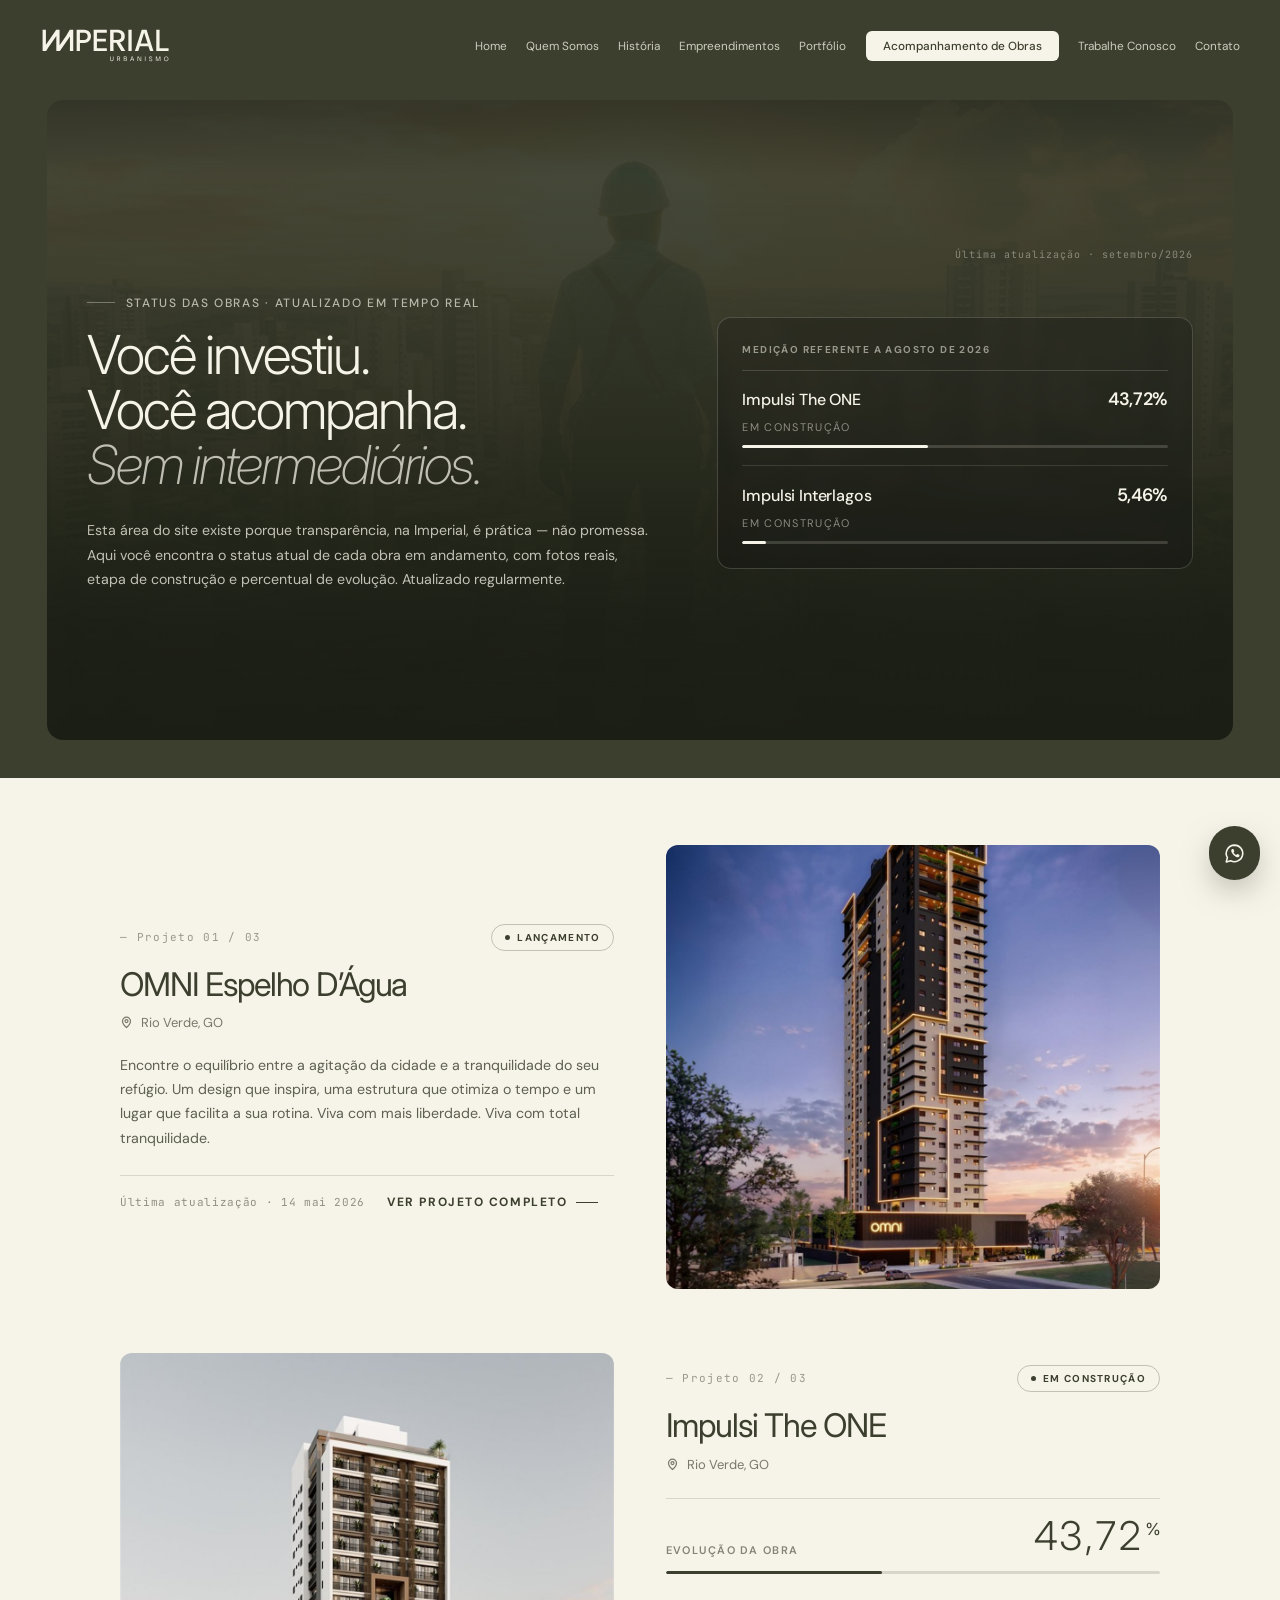
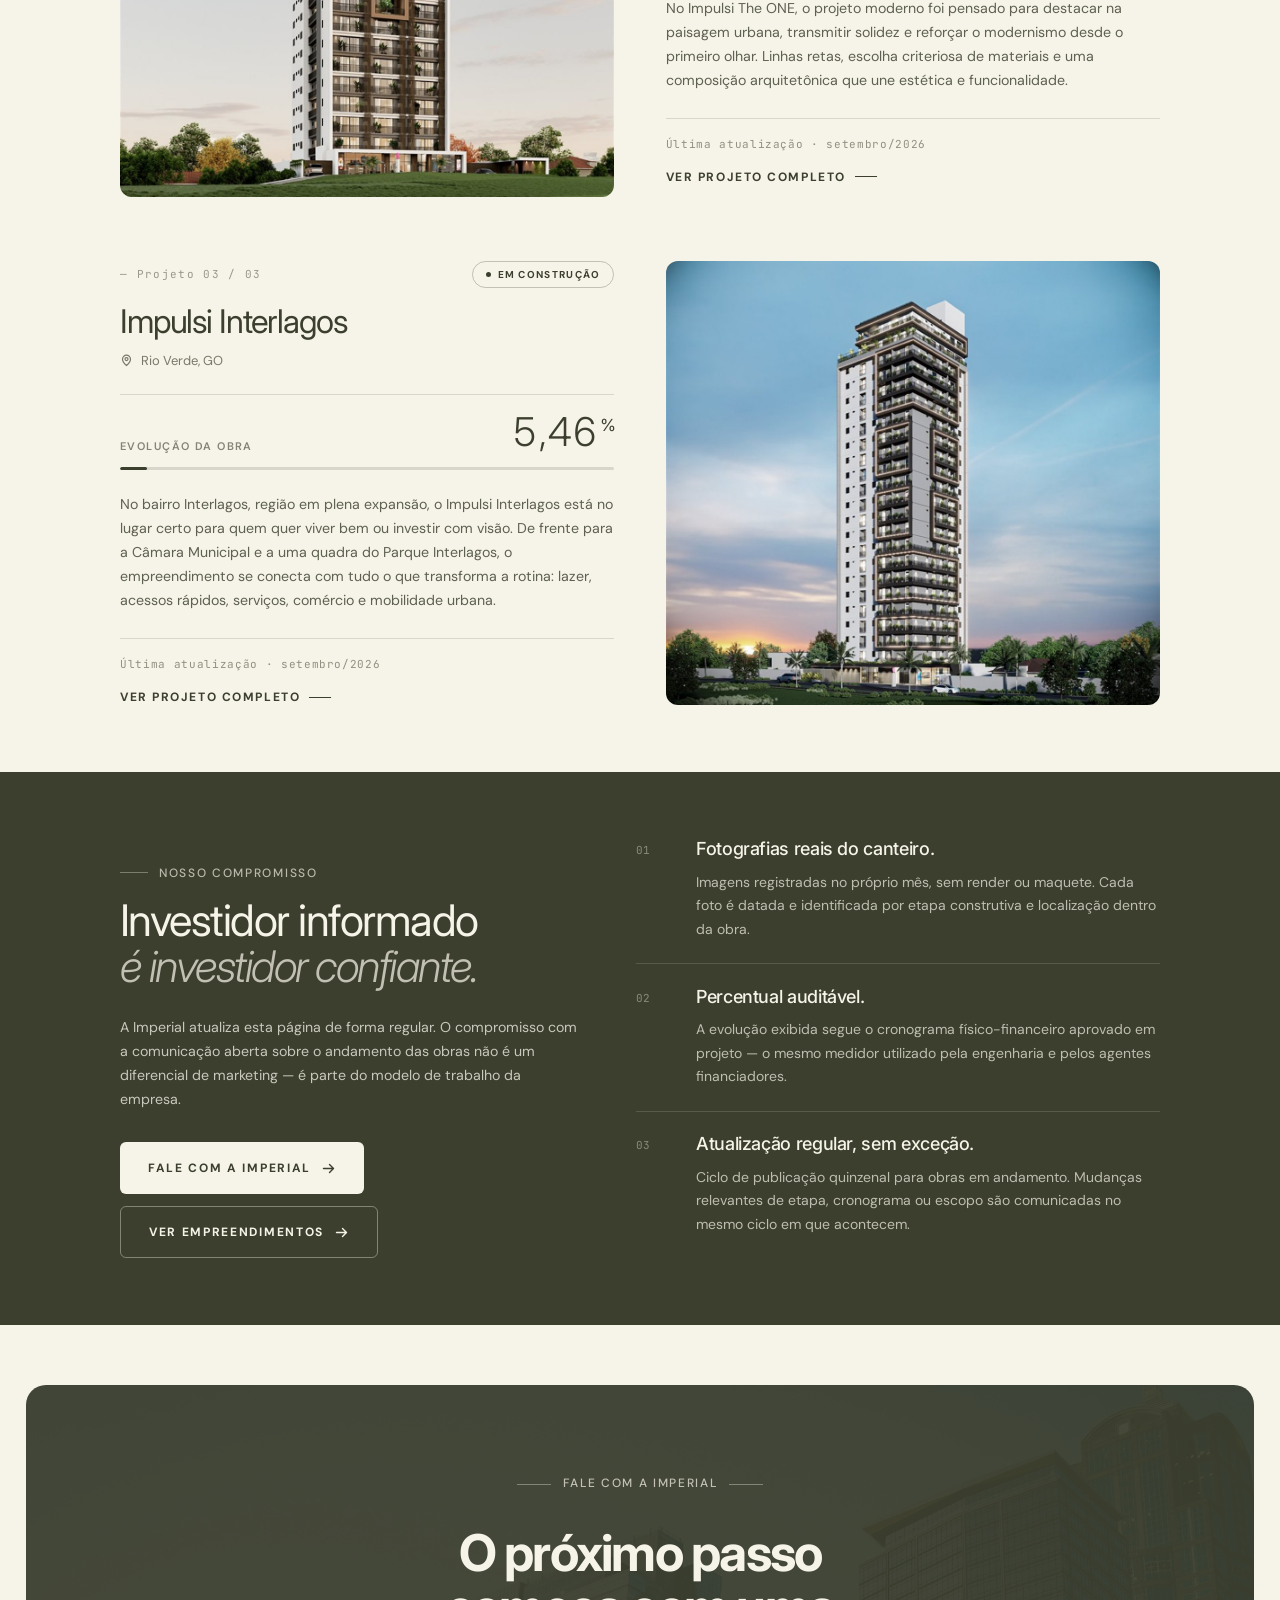
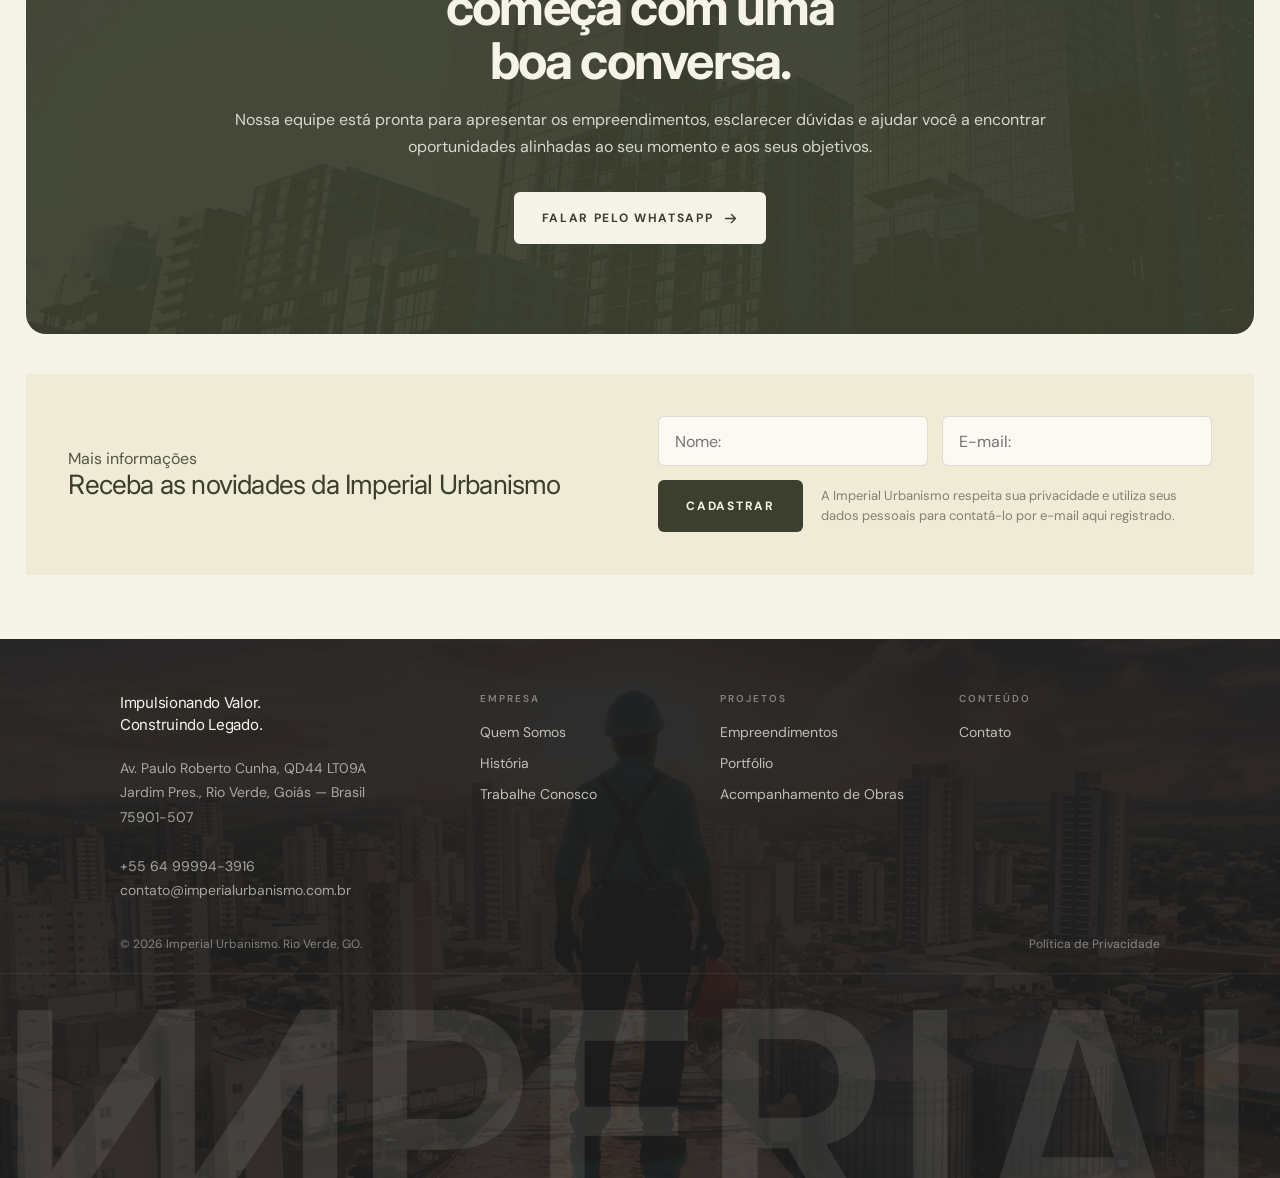
==== commit 8deaaaf0: "Ajustes de layout: favicons, manifest, imagens novas e refinos de CSS Co-Authored-By: Claude Opus 5 " ====
--- a/acompanhamento-de-obras.html
+++ b/acompanhamento-de-obras.html
@@ -5,6 +5,10 @@
 <meta name="viewport" content="width=device-width, initial-scale=1, viewport-fit=cover">
 <title>Acompanhamento de Obras — Imperial Urbanismo</title>
 <meta name="description" content="Status atual de cada obra da Imperial Urbanismo em Rio Verde: fotos reais do canteiro, etapa de construção e percentual de evolução, atualizados regularmente.">
+<link rel="icon" href="assets/img/favicon-32.png" sizes="32x32" type="image/png">
+<link rel="icon" href="assets/img/favicon-192.png" sizes="192x192" type="image/png">
+<link rel="apple-touch-icon" href="assets/img/apple-touch-icon.png">
+<link rel="manifest" href="site.webmanifest">
 <meta name="theme-color" content="#3C3F2E">
 <link rel="preconnect" href="https://fonts.googleapis.com">
 <link rel="preconnect" href="https://fonts.gstatic.com" crossorigin>
@@ -41,8 +45,7 @@
     <div class="hero__scrim"></div>
 
     <div class="wrap hero__in" data-stagger>
-      <p class="crumb reveal">
-        <span><a href="home.html">Home</a> · <b>Acompanhamento de Obras</b></span>
+      <p class="crumb crumb--so-meta reveal">
         <span class="crumb__meta">Última atualização · setembro/2026</span>
       </p>
 
@@ -78,7 +81,7 @@
     <!-- 01 — OMNI -->
     <article class="ob-row ob-row--flip reveal">
       <div class="ob-row__media">
-        <img src="assets/img/home/card-omni.jpg" alt="OMNI Espelho D'Água — Rio Verde, GO" loading="lazy">
+        <img src="assets/img/obras/card-omni.jpg" alt="OMNI Espelho D'Água — Rio Verde, GO" loading="lazy">
       </div>
       <div>
         <div class="ob-row__tag">
@@ -101,7 +104,7 @@
     <!-- 02 — The ONE -->
     <article class="ob-row reveal">
       <div class="ob-row__media">
-        <img src="assets/img/home/card-the-one.jpg" alt="Impulsi The ONE — Rio Verde, GO" loading="lazy">
+        <img src="assets/img/obras/card-the-one.jpg" alt="Impulsi The ONE — Rio Verde, GO" loading="lazy">
       </div>
       <div>
         <div class="ob-row__tag">
@@ -131,7 +134,7 @@
     <!-- 03 — Interlagos -->
     <article class="ob-row ob-row--flip reveal">
       <div class="ob-row__media">
-        <img src="assets/img/home/card-interlagos.jpg" alt="Impulsi Interlagos — Rio Verde, GO" loading="lazy">
+        <img src="assets/img/obras/card-interlagos.jpg" alt="Impulsi Interlagos — Rio Verde, GO" loading="lazy">
       </div>
       <div>
         <div class="ob-row__tag">
@@ -212,7 +215,7 @@
     <div class="hcta__bg"><img src="assets/img/home/cta-bg.jpg" alt="" aria-hidden="true" loading="lazy"></div>
     <div class="hcta__in" data-stagger>
       <p class="hcta__eyebrow reveal"><i></i><span>Fale com a Imperial</span><i></i></p>
-      <h2 class="reveal">O próximo passo começa com uma boa conversa.</h2>
+      <h2 class="reveal">O próximo passo<br>começa com uma<br>boa conversa.</h2>
       <p class="reveal">Nossa equipe está pronta para apresentar os empreendimentos, esclarecer dúvidas e ajudar você a encontrar oportunidades alinhadas ao seu momento e aos seus objetivos.</p>
       <div class="ctafinal__btns reveal">
         <a class="btn btn--cream" href="https://wa.me/5564999943916?text=Ol%C3%A1%21%20Vim%20pelo%20site%20da%20Imperial%20Urbanismo." target="_blank" rel="noopener">Falar pelo WhatsApp
--- a/assets/css/site.css
+++ b/assets/css/site.css
@@ -56,6 +56,11 @@
 button,input,select,textarea{ font:inherit; color:inherit; }
 button{ background:none; border:0; cursor:pointer; }
 :focus-visible{ outline:2px solid var(--olive); outline-offset:3px; border-radius:4px; }
+
+/* quebra de linha que só existe no mobile (quando o Figma fixa onde
+   cada linha termina e não dá para confiar na medida do texto) */
+.br-mob{ display:none; }
+@media (max-width:640px){ .br-mob{ display:inline; } }
 
 .wrap{ width:100%; max-width:var(--max); margin-inline:auto; padding-inline:var(--pad); }
 
@@ -321,7 +326,12 @@
 .carousel{ position:relative; width:100vw; margin-left:calc(50% - 50vw); }
 .carousel__viewport{
   display:flex; gap:18px; overflow-x:auto; scroll-snap-type:x mandatory;
-  scroll-behavior:smooth; padding-bottom:4px;
+  scroll-behavior:smooth;
+  /* overflow-x:auto recorta nos dois eixos: sem esta folga a sombra do
+     hover dos cards fica cortada. A margem negativa devolve o espaço
+     para o ritmo vertical da seção não mudar. */
+  padding-block:14px 46px;
+  margin-block:-14px -42px;
   padding-inline:var(--bleed-pad);
   /* sem isto o snap ignora o padding e o carrossel nasce com
      scrollLeft = padding (primeiro slide colado na borda, seta
@@ -339,7 +349,9 @@
   animation:slideIn .6s var(--ease) forwards;
 }
 @keyframes slideIn{ to{ opacity:1; transform:none; } }
-.slide--tall{ aspect-ratio:3/4; width:min(540px,78vw); }
+/* plantas: retrato, mas não podem ficar mais altas que os slides da
+   galeria — 540x720 dominava a seção */
+.slide--tall{ aspect-ratio:3/4; width:min(400px,62vw); }
 .slide img{
   width:100%; height:100%; object-fit:cover;
   transition:transform .7s var(--ease), filter .5s;
@@ -511,9 +523,15 @@
   padding:clamp(48px,7vw,104px) clamp(24px,4vw,60px);
   text-align:center;
 }
-.hcta__bg{ position:absolute; inset:0; z-index:0; opacity:.15; }
+/* a foto agora é a original (antes era um render achatado do Figma, que
+   já vinha com a opacidade queimada). 6% é o valor do Figma. */
+.hcta__bg{ position:absolute; inset:0; z-index:0; opacity:.06; }
 .hcta__bg img{ width:100%; height:100%; object-fit:cover; }
-.hcta__in{ position:relative; z-index:2; max-width:646px; margin-inline:auto; }
+/* o contêiner acompanha o subtítulo; o H2 tem quebras explícitas,
+   então alargar aqui não muda as linhas dele */
+.hcta__in{ position:relative; z-index:2; max-width:880px; margin-inline:auto; }
+.hcta__in h2{ max-width:646px; }
+.hcta__in p{ max-width:860px; margin-inline:auto; }
 /* escopado no pai: a regra descendente ".pai p" tem especificidade
    maior que a classe sozinha e sobrescrevia o font-size */
 .hcta__in .hcta__eyebrow{
@@ -524,14 +542,17 @@
 .hcta__eyebrow i{ display:block; width:34px; height:1px; background:currentColor; opacity:.5; }
 .hcta__in h2{
   font-family:var(--font-head); font-weight:700; font-size:clamp(30px,3.96vw,76px);
-  letter-spacing:-.035em; line-height:1.06; color:var(--cream); margin:20px 0;
+  letter-spacing:-.035em; line-height:1.06; color:var(--cream);
+  /* auto nas laterais: com '20px 0' o bloco encostava à esquerda do
+     contêiner de 880 em vez de ficar centrado */
+  margin:20px auto;
 }
 .hcta__in p{ font-size:var(--fs-body); line-height:1.65; color:rgba(246,243,232,.84); margin-bottom:32px; }
 
 /* =========================================================
    NEWSLETTER — box de 1290px (Figma 285:848)
    ========================================================= */
-.hnews{ background:var(--cream); padding:clamp(40px,3.1vw,60px) clamp(16px,2vw,40px) clamp(48px,6vw,80px); }
+.hnews{ background:var(--cream); padding:clamp(40px,3.1vw,60px) clamp(16px,2vw,40px) clamp(40px,4.95vw,95px); }
 .hnews__card{
   max-width:1290px; margin-inline:auto;
   background:var(--cream-deep); border-radius:0;
@@ -556,7 +577,12 @@
 /* =========================================================
    FOOTER — igual ao da Home (Figma 285:866)
    ========================================================= */
-.hfoot{ position:relative; background:#1F1F1F; color:var(--cream); overflow:hidden; margin-top:clamp(48px,6vw,80px); }
+/* o respiro antes do footer vem do padding-bottom da newsletter (95px no
+   Figma); margem aqui somaria duas vezes */
+.hfoot{ position:relative; background:#1F1F1F; color:var(--cream); overflow:hidden; }
+/* páginas de empreendimento não têm newsletter: o CTA encosta no footer
+   sem isto. Mesmos 95px do Figma. */
+.hcta + .hfoot{ margin-top:95px; }
 .hfoot__photo{ position:absolute; inset:0; z-index:0; }
 .hfoot__photo img{ width:100%; height:100%; object-fit:cover; opacity:.116; }
 .hfoot__photo::after{
@@ -596,6 +622,8 @@
 .crumb a{ transition:color .3s; }
 .crumb a:hover{ color:var(--cream); }
 .crumb b{ font-weight:400; color:rgba(246,243,232,.85); }
+/* variante só com a data: alinha à direita, sem a migalha */
+.crumb--so-meta{ justify-content:flex-end; }
 .crumb__meta{
   font-family:var(--font-mono); font-size:10px; letter-spacing:.1em;
   color:rgba(246,243,232,.42);
--- a/assets/css/obras.css
+++ b/assets/css/obras.css
@@ -130,8 +130,14 @@
   font-size:12px; font-weight:700; letter-spacing:.13em; text-transform:uppercase;
   color:var(--dark);
 }
-.ob-row__go i{ display:block; width:22px; height:1px; background:currentColor; transition:width .35s var(--ease); }
-.ob-row__go:hover i{ width:38px; }
+/* largura fixa + scaleX: animar width mudava o layout do flex, a linha
+   re-quebrava, o ponteiro saía do link e o hover entrava em loop */
+.ob-row__go i{
+  display:block; width:38px; height:1px; background:currentColor;
+  transform:scaleX(.58); transform-origin:left center;
+  transition:transform .35s var(--ease);
+}
+.ob-row__go:hover i{ transform:scaleX(1); }
 
 /* medidor grande de evolução */
 .ob-evo{
@@ -165,6 +171,8 @@
 .ob-comp{ background:var(--dark); padding-block:clamp(52px,5.2vw,96px); }
 .ob-comp__grid{
   display:grid; grid-template-columns:1fr 1.14fr; gap:clamp(34px,4.4vw,80px);
+  /* a lista da direita termina junto com a base da coluna da esquerda */
+  align-items:end;
 }
 .ob-comp__eyebrow{
   display:flex; align-items:center; gap:11px; margin-bottom:16px;
